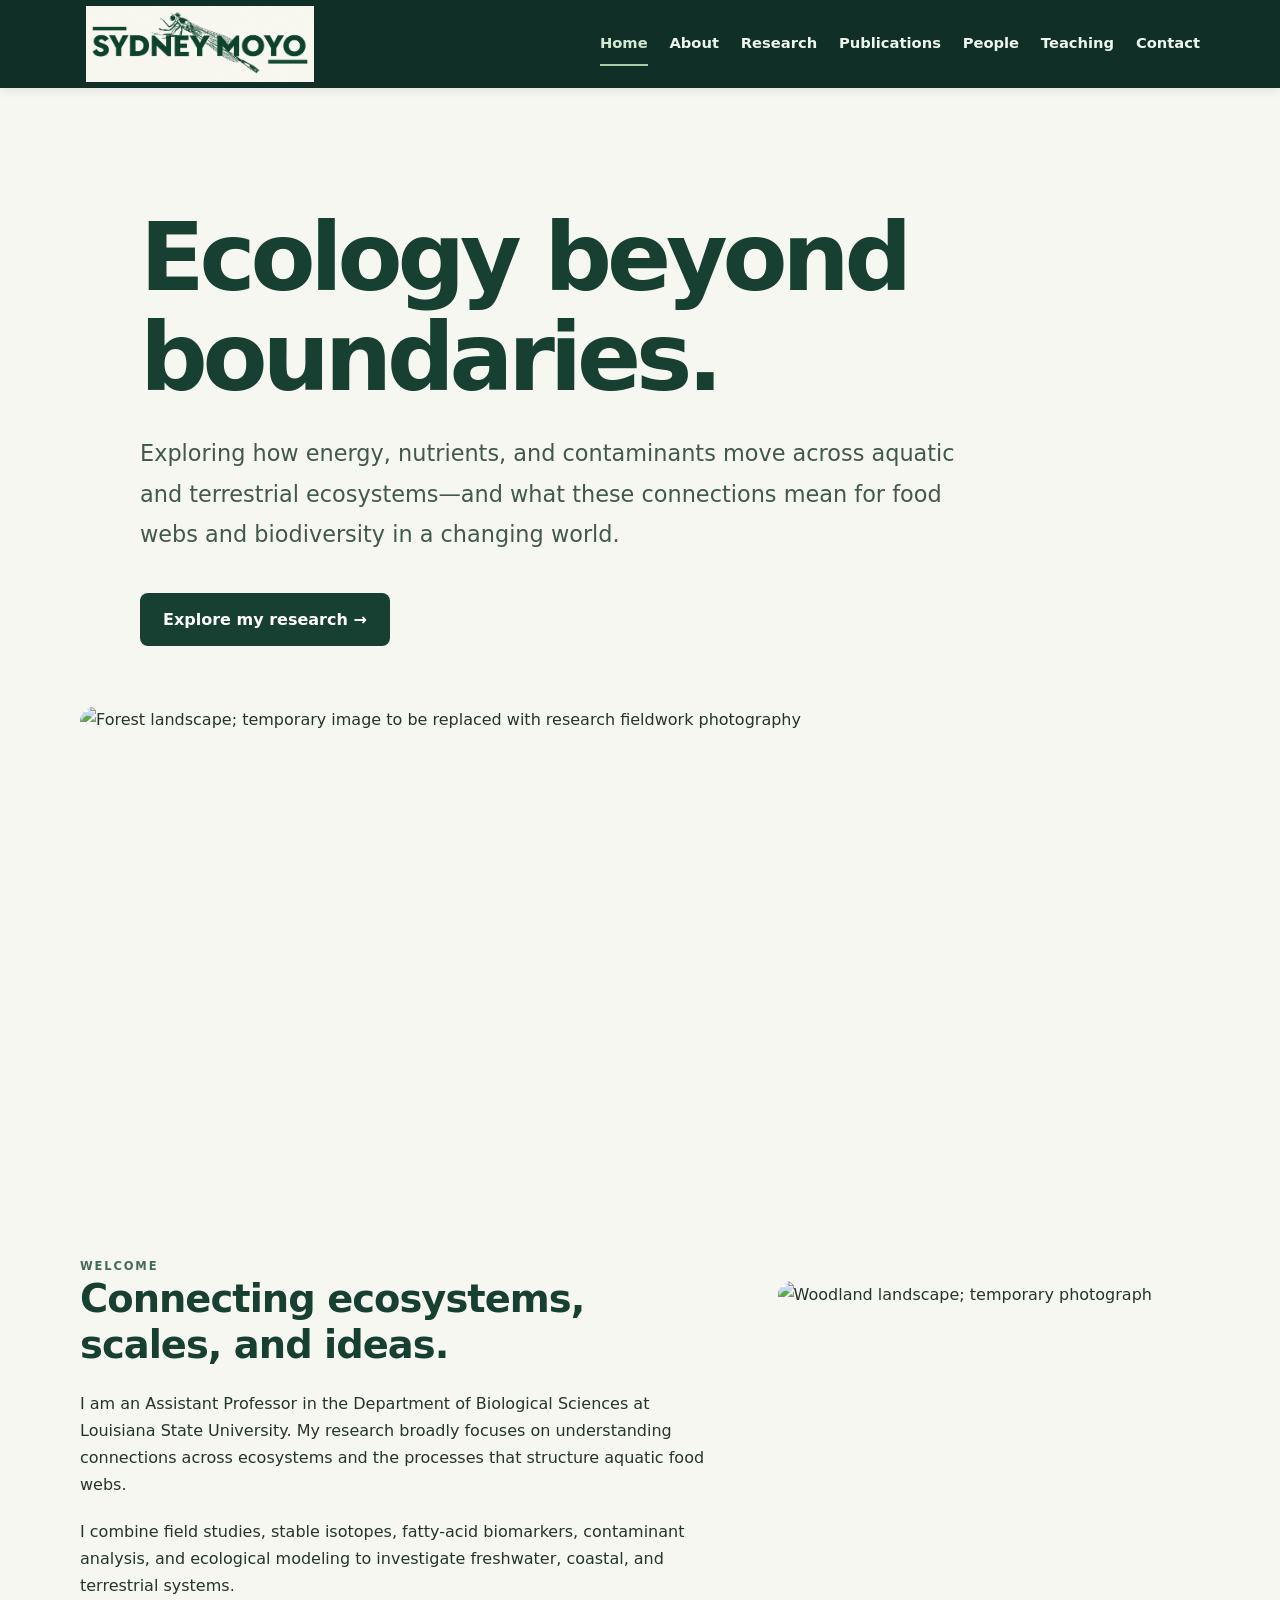
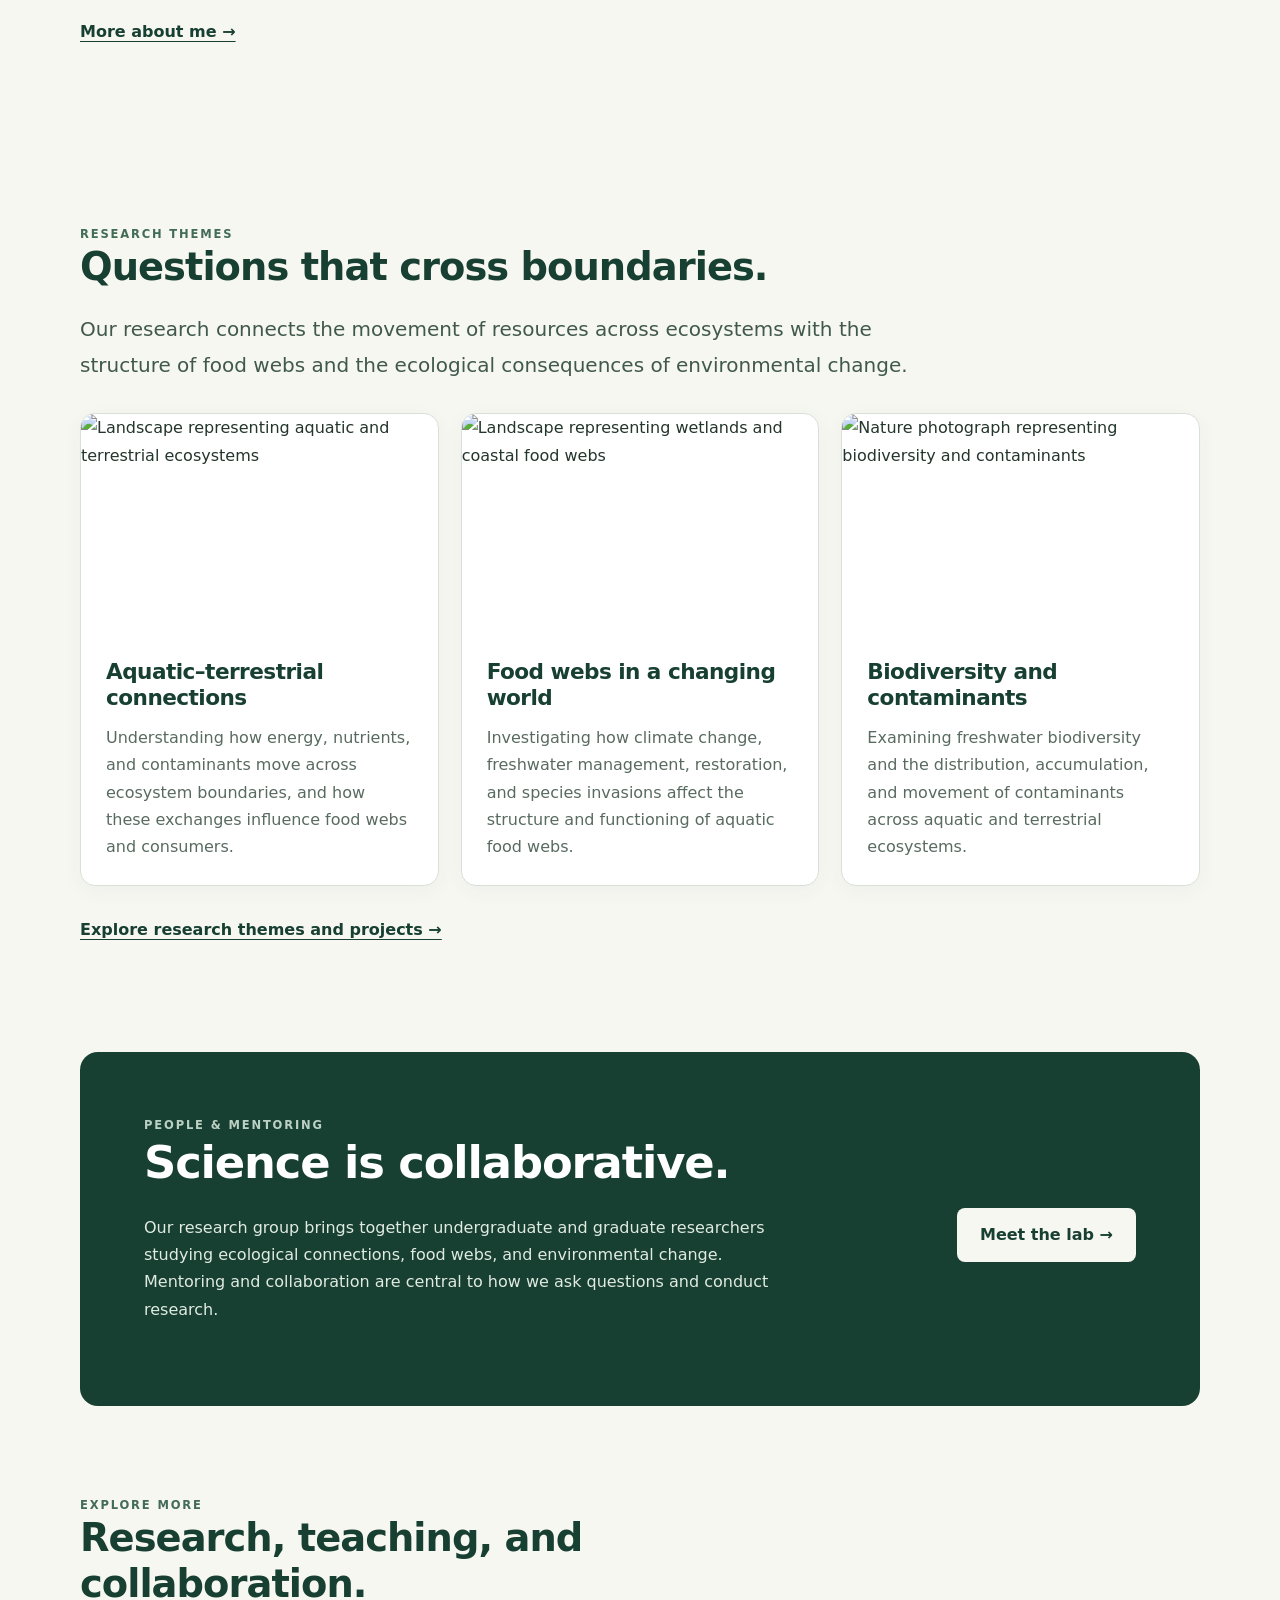
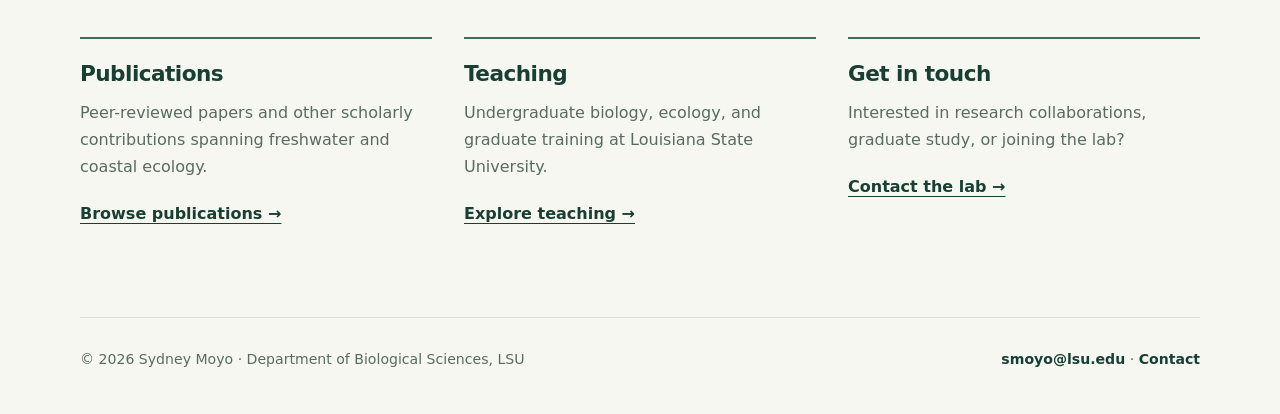
==== index.html @ 0278910a "Update index.html" ====
<!doctype html>
<html lang="en">
<head>
  <meta charset="utf-8">
  <meta name="viewport" content="width=device-width, initial-scale=1">
  <meta name="description" content="Sydney Moyo's research group at Louisiana State University studies aquatic–terrestrial connections, food webs, biodiversity, and contaminants.">
  <title>Home | Sydney Moyo</title>
  <link rel="stylesheet" href="styles.css">
  <style>
    .home-hero{padding:clamp(55px,8vw,105px) 0 60px;max-width:1000px}
    .home-hero h1{font-size:clamp(3.3rem,7.4vw,6.2rem);letter-spacing:-.055em;line-height:1.05;margin:18px 0 26px}
    .home-hero .lead{max-width:830px;font-size:clamp(1.1rem,1.9vw,1.4rem)}
    .home-button{display:inline-block;background:#173f32;color:#fff!important;text-decoration:none;font-weight:700;padding:13px 23px;border-radius:8px;margin-top:12px}
    .home-button:hover{background:#102f27}
    .home-button.light{background:#f7f7f2;color:#173f32!important}
    .home-banner{width:100%;height:clamp(280px,36vw,480px);object-fit:cover;object-position:center;border-radius:16px}
    .home-section{padding-block:clamp(55px,7vw,90px)}
    .home-section h2{max-width:800px}
    .home-intro{display:grid;grid-template-columns:minmax(0,1.2fr) minmax(0,.8fr);gap:clamp(28px,5vw,70px);align-items:center}
    .home-intro p{max-width:700px}
    .home-intro img{width:100%;height:340px;object-fit:cover;border-radius:14px}
    .home-theme-grid{display:grid;grid-template-columns:repeat(3,minmax(0,1fr));gap:22px;margin-top:30px}
    .home-theme{background:#fff;border:1px solid #d8e1d8;border-radius:15px;overflow:hidden;box-shadow:0 5px 20px #173f320b}
    .home-theme-link{display:block;color:inherit;text-decoration:none;transition:transform .18s ease,box-shadow .18s ease}
    .home-theme-link:hover,.home-theme-link:focus-visible{color:inherit;transform:translateY(-4px);box-shadow:0 12px 26px #173f3226}
    .home-theme-link:focus-visible{outline:3px solid #426c55;outline-offset:3px}
    .home-theme img{width:100%;height:220px;object-fit:cover}
    .home-theme-body{padding:25px}
    .home-theme h3{font-size:1.35rem;margin:0 0 13px}
    .home-theme p{color:#596b60;margin:0}
    .home-text-link{font-weight:700;color:#173f32;text-decoration-thickness:1px;text-underline-offset:4px}
    .home-section-footer{margin-top:30px}
    .home-lab{background:#173f32;color:#f0f5ef;border-radius:18px;padding:clamp(32px,5vw,65px);display:grid;grid-template-columns:1.4fr .6fr;gap:30px;align-items:center}
    .home-lab h2{color:#fff;font-size:clamp(2rem,3.5vw,3rem)}
    .home-lab p{color:#e0ebe2;max-width:660px}
    .home-lab .eyebrow{color:#bcd1c4}
    .home-lab-action{justify-self:end}
    .home-links{display:grid;grid-template-columns:repeat(3,minmax(0,1fr));gap:32px;margin-top:30px}
    .home-links article{border-top:2px solid #426c55;padding-top:22px}
    .home-links h3{font-size:1.35rem}
    .home-links p{color:#596b60}
    @media(max-width:850px){.home-theme-grid{grid-template-columns:repeat(2,minmax(0,1fr))}.home-intro{grid-template-columns:1fr}.home-intro img{height:320px}.home-lab{grid-template-columns:1fr}.home-lab-action{justify-self:start}}
    @media(max-width:600px){.home-hero{padding-top:50px}.home-theme-grid,.home-links{grid-template-columns:1fr}.home-theme img{height:220px}.home-intro img{height:250px}.home-section{padding-block:48px}}
  </style>
</head>
<body>
  <header class="site-header">
    <nav class="nav-shell" aria-label="Main navigation">
      <a class="brand" href="index.html"><img src="dragonfly-logo.svg" alt="Sydney Moyo dragonfly logo"></a>
      <button class="menu-toggle" aria-expanded="false" aria-controls="main-links">Menu ☰</button>
      <div class="nav-links" id="main-links">
        <a href="index.html" aria-current="page">Home</a>
        <a href="about.html">About</a>
        <a href="research.html">Research</a>
        <a href="publications.html">Publications</a>
        <a href="people.html">People</a>
        <a href="teaching.html">Teaching</a>
        <a href="contact.html">Contact</a>
      </div>
    </nav>
  </header>
  <main>
    <section class="wrap home-hero">
      <h1>Ecology beyond boundaries.</h1>
      <p class="lead">Exploring how energy, nutrients, and contaminants move across aquatic and terrestrial ecosystems—and what these connections mean for food webs and biodiversity in a changing world.</p>
      <a class="home-button" href="research.html">Explore my research →</a>
    </section>
    <div class="wrap">
      <img class="home-banner" src="https://images.unsplash.com/photo-1473448912268-2022ce9509d8?auto=format&amp;fit=crop&amp;w=1800&amp;q=85" alt="Forest landscape; temporary image to be replaced with research fieldwork photography">
    </div>
    <section class="home-section wrap">
      <div class="home-intro">
        <div>
          <div class="eyebrow">Welcome</div>
          <h2>Connecting ecosystems, scales, and ideas.</h2>
          <p>I am an Assistant Professor in the Department of Biological Sciences at Louisiana State University. My research broadly focuses on understanding connections across ecosystems and the processes that structure aquatic food webs.</p>
          <p>I combine field studies, stable isotopes, fatty-acid biomarkers, contaminant analysis, and ecological modeling to investigate freshwater, coastal, and terrestrial systems.</p>
          <a class="home-text-link" href="sydney-moyo.html">More about me →</a>
        </div>
        <img src="https://images.unsplash.com/photo-1441974231531-c6227db76b6e?auto=format&amp;fit=crop&amp;w=1100&amp;q=85" alt="Woodland landscape; temporary photograph" loading="lazy">
      </div>
    </section>
    <section class="home-section wrap" aria-labelledby="home-research-title">
      <div class="eyebrow">Research themes</div>
      <h2 id="home-research-title">Questions that cross boundaries.</h2>
      <p class="lead">Our research connects the movement of resources across ecosystems with the structure of food webs and the ecological consequences of environmental change.</p>
      <div class="home-theme-grid">
        <a class="home-theme home-theme-link" href="research.html#aquatic-terrestrial-connections">
          <img src="https://images.unsplash.com/photo-1437482078695-73f5ca6c96e2?auto=format&amp;fit=crop&amp;w=1100&amp;q=85" alt="Landscape representing aquatic and terrestrial ecosystems" loading="lazy">
          <div class="home-theme-body"><h3>Aquatic–terrestrial connections</h3><p>Understanding how energy, nutrients, and contaminants move across ecosystem boundaries, and how these exchanges influence food webs and consumers.</p></div>
        </a>
        <a class="home-theme home-theme-link" href="research.html#food-webs-changing-world">
          <img src="https://images.unsplash.com/photo-1500530855697-b586d89ba3ee?auto=format&amp;fit=crop&amp;w=1100&amp;q=85" alt="Landscape representing wetlands and coastal food webs" loading="lazy">
          <div class="home-theme-body"><h3>Food webs in a changing world</h3><p>Investigating how climate change, freshwater management, restoration, and species invasions affect the structure and functioning of aquatic food webs.</p></div>
        </a>
        <a class="home-theme home-theme-link" href="research.html#biodiversity-contaminants">
          <img src="https://images.unsplash.com/photo-1472396961693-142e6e269027?auto=format&amp;fit=crop&amp;w=1100&amp;q=85" alt="Nature photograph representing biodiversity and contaminants" loading="lazy">
          <div class="home-theme-body"><h3>Biodiversity and contaminants</h3><p>Examining freshwater biodiversity and the distribution, accumulation, and movement of contaminants across aquatic and terrestrial ecosystems.</p></div>
        </a>
      </div>
      <p class="home-section-footer"><a class="home-text-link" href="research.html">Explore research themes and projects →</a></p>
    </section>
    <section class="wrap" aria-labelledby="home-lab-title">
      <div class="home-lab">
        <div><div class="eyebrow">People &amp; mentoring</div><h2 id="home-lab-title">Science is collaborative.</h2><p>Our research group brings together undergraduate and graduate researchers studying ecological connections, food webs, and environmental change. Mentoring and collaboration are central to how we ask questions and conduct research.</p></div>
        <div class="home-lab-action"><a class="home-button light" href="people.html">Meet the lab →</a></div>
      </div>
    </section>
    <section class="home-section wrap" aria-labelledby="home-explore-title">
      <div class="eyebrow">Explore more</div><h2 id="home-explore-title">Research, teaching, and collaboration.</h2>
      <div class="home-links">
        <article><h3>Publications</h3><p>Peer-reviewed papers and other scholarly contributions spanning freshwater and coastal ecology.</p><a class="home-text-link" href="publications.html">Browse publications →</a></article>
        <article><h3>Teaching</h3><p>Undergraduate biology, ecology, and graduate training at Louisiana State University.</p><a class="home-text-link" href="teaching.html">Explore teaching →</a></article>
        <article><h3>Get in touch</h3><p>Interested in research collaborations, graduate study, or joining the lab?</p><a class="home-text-link" href="contact.html">Contact the lab →</a></article>
      </div>
    </section>
  </main>
  <footer class="footer wrap"><div class="footer-inner"><div>© 2026 Sydney Moyo · Department of Biological Sciences, LSU</div><div><a href="mailto:smoyo@lsu.edu">smoyo@lsu.edu</a> · <a href="contact.html">Contact</a></div></div></footer>
  <script src="script.js"></script>
  <script src="content-loader.js" defer></script>
</body>
</html>
---- styles.css ----
/* Sydney Moyo faculty website — shared stylesheet */
:root{--forest:#173f32;--deep:#102f27;--green:#426c55;--sage:#dce7dc;--paper:#f7f7f2;--cream:#f1f3ed;--ink:#24352c;--muted:#596b60;--line:#d8e1d8;--white:#fff;--width:1120px}
*{box-sizing:border-box}
html{scroll-behavior:smooth}
body{margin:0;background:var(--paper);color:var(--ink);font-family:Inter,ui-sans-serif,system-ui,-apple-system,BlinkMacSystemFont,"Segoe UI",sans-serif;font-size:16px;line-height:1.7}
img{max-width:100%;display:block}a{color:var(--green)}a:hover{color:var(--deep)}button{font:inherit}
.wrap,.nav-shell{width:min(var(--width),calc(100% - 48px));margin-inline:auto}
.site-header{background:var(--deep);position:relative;z-index:5;box-shadow:0 2px 10px #102f271a}
.nav-shell{min-height:88px;display:flex;align-items:center;justify-content:space-between;gap:24px}
.brand{display:inline-flex;align-items:center;flex:none}.brand img{
  width:240px;
  height:auto;
  max-height:76px;
  object-fit:contain;
}
.nav-links{display:flex;flex-wrap:wrap;align-items:center;gap:clamp(10px,1.7vw,25px)}
.nav-links a{color:#eef5ed;text-decoration:none;font-size:.92rem;font-weight:600;padding:8px 0;border-bottom:2px solid transparent;transition:border-color .15s,color .15s}
.nav-links a:hover,.nav-links a[aria-current]{color:#d4e9d3;border-bottom-color:#a8c9aa}
.menu-toggle{display:none;color:white;background:transparent;border:1px solid #789688;border-radius:7px;padding:8px 13px;cursor:pointer}
main{min-height:55vh}.eyebrow{text-transform:uppercase;letter-spacing:.16em;font-size:.72rem;font-weight:800;color:var(--green)}
h1,h2,h3{line-height:1.2;letter-spacing:-.025em;color:var(--forest)}h1{font-size:clamp(2.5rem,5.5vw,4.7rem);margin:.4em 0 .35em}h2{font-size:clamp(1.75rem,3vw,2.55rem);margin:0 0 .55em}h3{font-size:1.23rem;margin:0 0 .55em}
p{margin:0 0 1.2em}.lead{font-size:clamp(1.06rem,1.65vw,1.25rem);line-height:1.8;color:#40594b;max-width:850px}
.page-hero{padding-block:80px 28px}.page-hero h1{max-width:920px}.page-body{padding-block:18px 85px}
.panel{background:#edf2e9;border:1px solid var(--line);border-radius:14px;padding:28px;margin-top:35px}.panel h3{color:var(--forest)}
/* Homepage */
.hero{padding-block:70px 65px}.hero .lead{max-width:740px}.hero-image{width:100%;max-height:500px;object-fit:cover;border-radius:16px}
.two{display:grid;grid-template-columns:minmax(0,1.15fr) minmax(0,1fr);align-items:center;gap:55px;padding-block:55px 80px}.two p{color:#465b4d}.feature-img{width:100%;max-height:430px;object-fit:cover;border-radius:14px}
.cards,.card-grid{display:grid;grid-template-columns:repeat(3,minmax(0,1fr));gap:22px}.card{background:white;border:1px solid var(--line);border-radius:12px;overflow:hidden;padding:22px;box-shadow:0 5px 16px #173f320a}.card img{width:100%;height:190px;object-fit:cover;margin:-22px -22px 20px;max-width:calc(100% + 44px)}.card p{color:var(--muted)}
/* Generic CMS entries */
.editable-items{display:grid;gap:22px;margin-top:40px}.editable-card{display:flex;gap:24px;background:#fff;border:1px solid var(--line);border-radius:13px;padding:25px;box-shadow:0 4px 18px #173f3208}.editable-photo{width:200px;max-height:180px;object-fit:cover;border-radius:8px;flex:none}.editable-copy{min-width:0}.editable-copy h3{margin:0 0 9px}.editable-copy p{margin:7px 0;color:var(--muted)}.editable-role{font-weight:700!important;color:var(--green)!important}.text-link{font-weight:700;text-decoration-thickness:1px}
/* Nested research themes: support several semantic class conventions */
.research-themes,.theme-list,.research-groups{display:grid;gap:38px;margin-top:45px}
.research-theme,.theme-section,.research-group{background:var(--cream);border:1px solid var(--line);border-radius:18px;padding:clamp(22px,3vw,40px);margin-block:25px}
.research-theme h2,.theme-section h2,.research-group h2{font-size:clamp(1.6rem,2.7vw,2.3rem);color:var(--forest)}
.research-theme>p,.theme-section>p,.research-group>p{color:var(--muted);max-width:850px}
.research-theme .editable-items,.theme-section .editable-items,.research-group .editable-items{margin-top:25px;gap:15px}
.research-theme article,.theme-section article,.research-group article{border-radius:12px}
/* Common class names for the nested project renderer */
.project-list,.theme-projects,.research-projects{display:grid;gap:16px;margin-top:22px}
.project-card,.project-item{background:white;border:1px solid var(--line);border-radius:12px;padding:22px}
.project-card h3,.project-item h3{font-size:1.12rem}.project-card p,.project-item p{color:var(--muted);margin-bottom:0}
/* Footer */
.footer{border-top:1px solid var(--line);padding-block:30px 42px;color:var(--muted);font-size:.88rem}.footer-inner{display:flex;justify-content:space-between;gap:20px;flex-wrap:wrap}.footer a{color:var(--forest);font-weight:600;text-decoration:none}
@media(max-width:900px){.nav-shell{min-height:78px}.nav-links{gap:13px}.nav-links a{font-size:.83rem}.two{gap:28px}}
@media(max-width:760px){.wrap,.nav-shell{width:min(var(--width),calc(100% - 32px))}.nav-shell{flex-wrap:wrap;padding-block:10px}.brand img{width:180px;height:auto;max-height:60px}.menu-toggle{display:inline-flex}.nav-links{display:none;width:100%;flex-direction:column;align-items:stretch;gap:0;padding:8px 0 14px}.nav-links.open,.nav-links.is-open,.nav-links.active,.nav-links[aria-hidden="false"]{display:flex}.nav-links a{padding:10px 6px}.page-hero{padding-block:52px 18px}.page-body{padding-bottom:60px}.hero{padding-block:45px}.two{grid-template-columns:1fr;padding-block:35px 60px}.cards,.card-grid{grid-template-columns:1fr}.editable-card{flex-direction:column}.editable-photo{width:100%;max-height:260px}.research-theme,.theme-section,.research-group{padding:20px}.footer-inner{flex-direction:column}}
@media(prefers-reduced-motion:reduce){html{scroll-behavior:auto}*{transition:none!important}}

/* Larger circular photographs on the People page */
body:has(#people-list) .editable-photo {
  width: 240px;
  height: 240px;
  max-height: none;
  object-fit: cover;
  border-radius: 50%;
  border: 3px solid #222;
  flex-shrink: 0;
}

/* Adjust photographs for smaller screens */
@media (max-width: 760px) {
  body:has(#people-list) .editable-photo {
    width: 200px;
    height: 200px;
  }
}
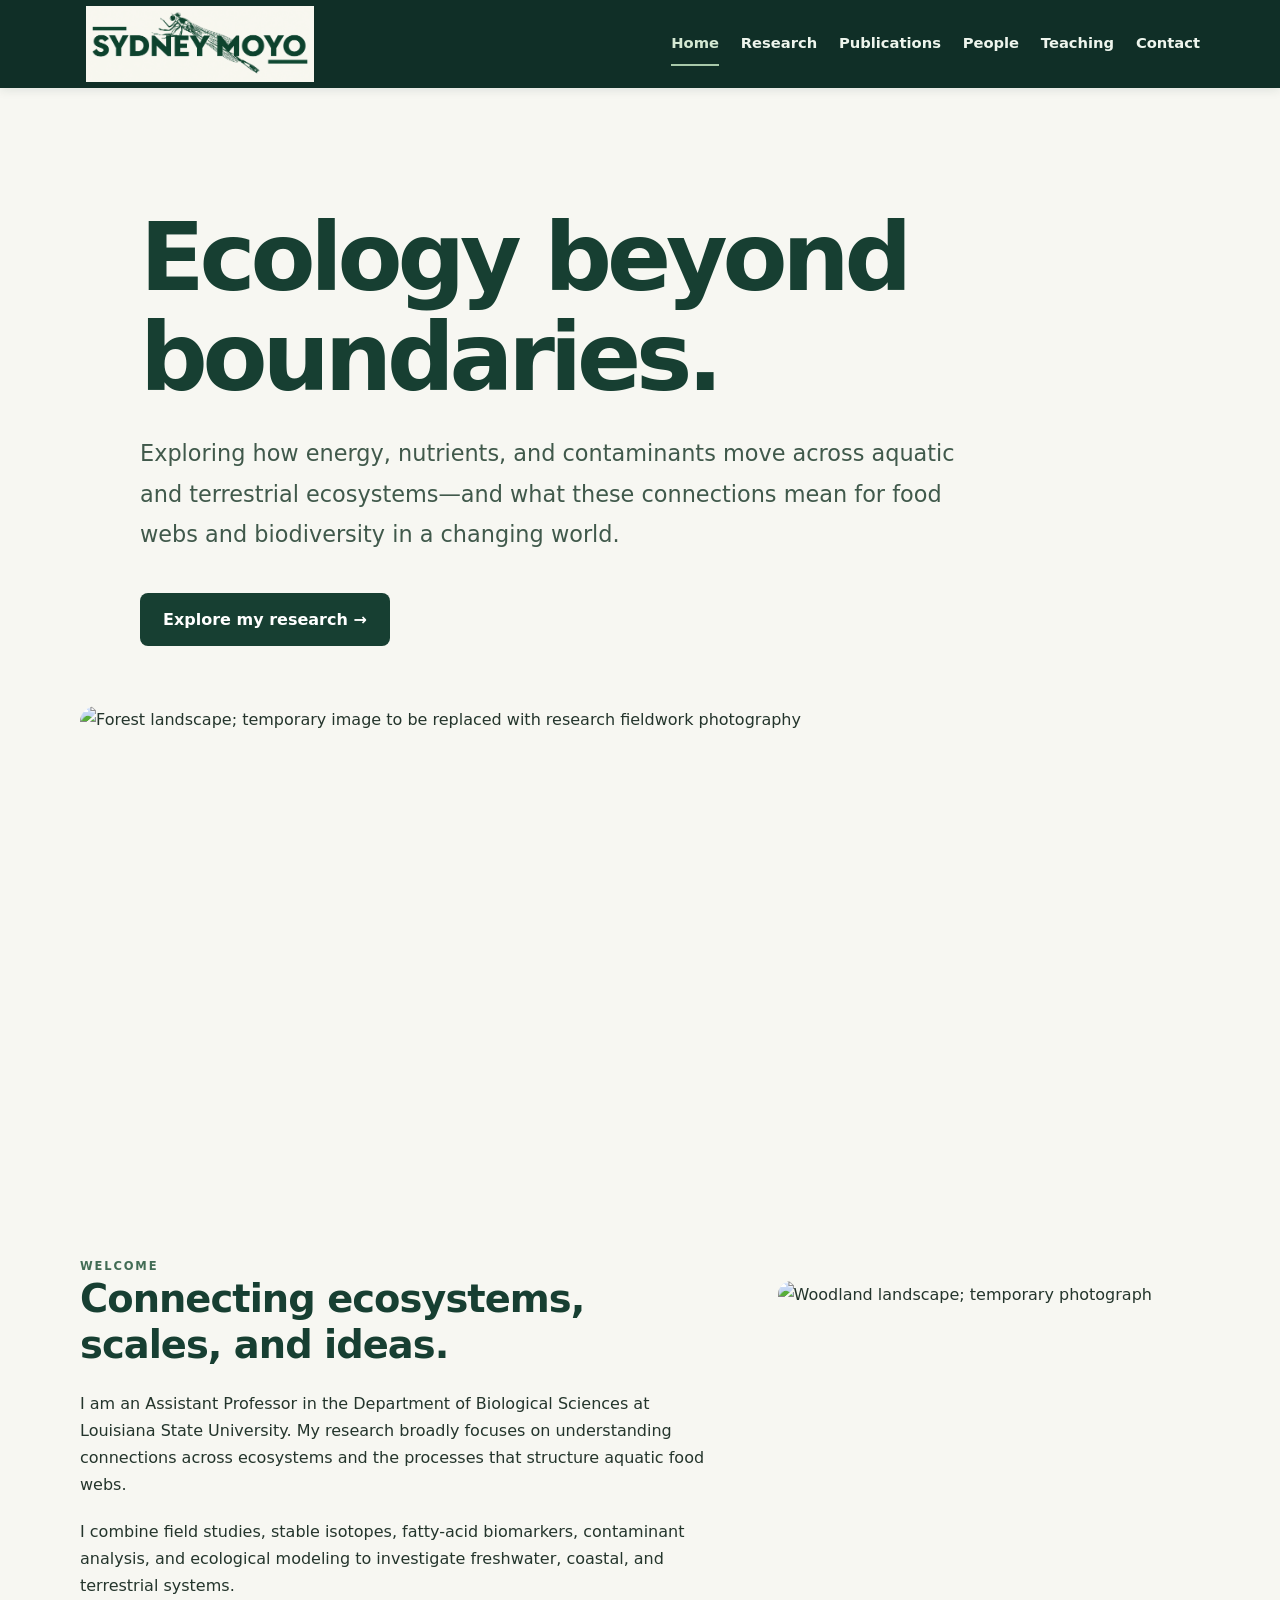
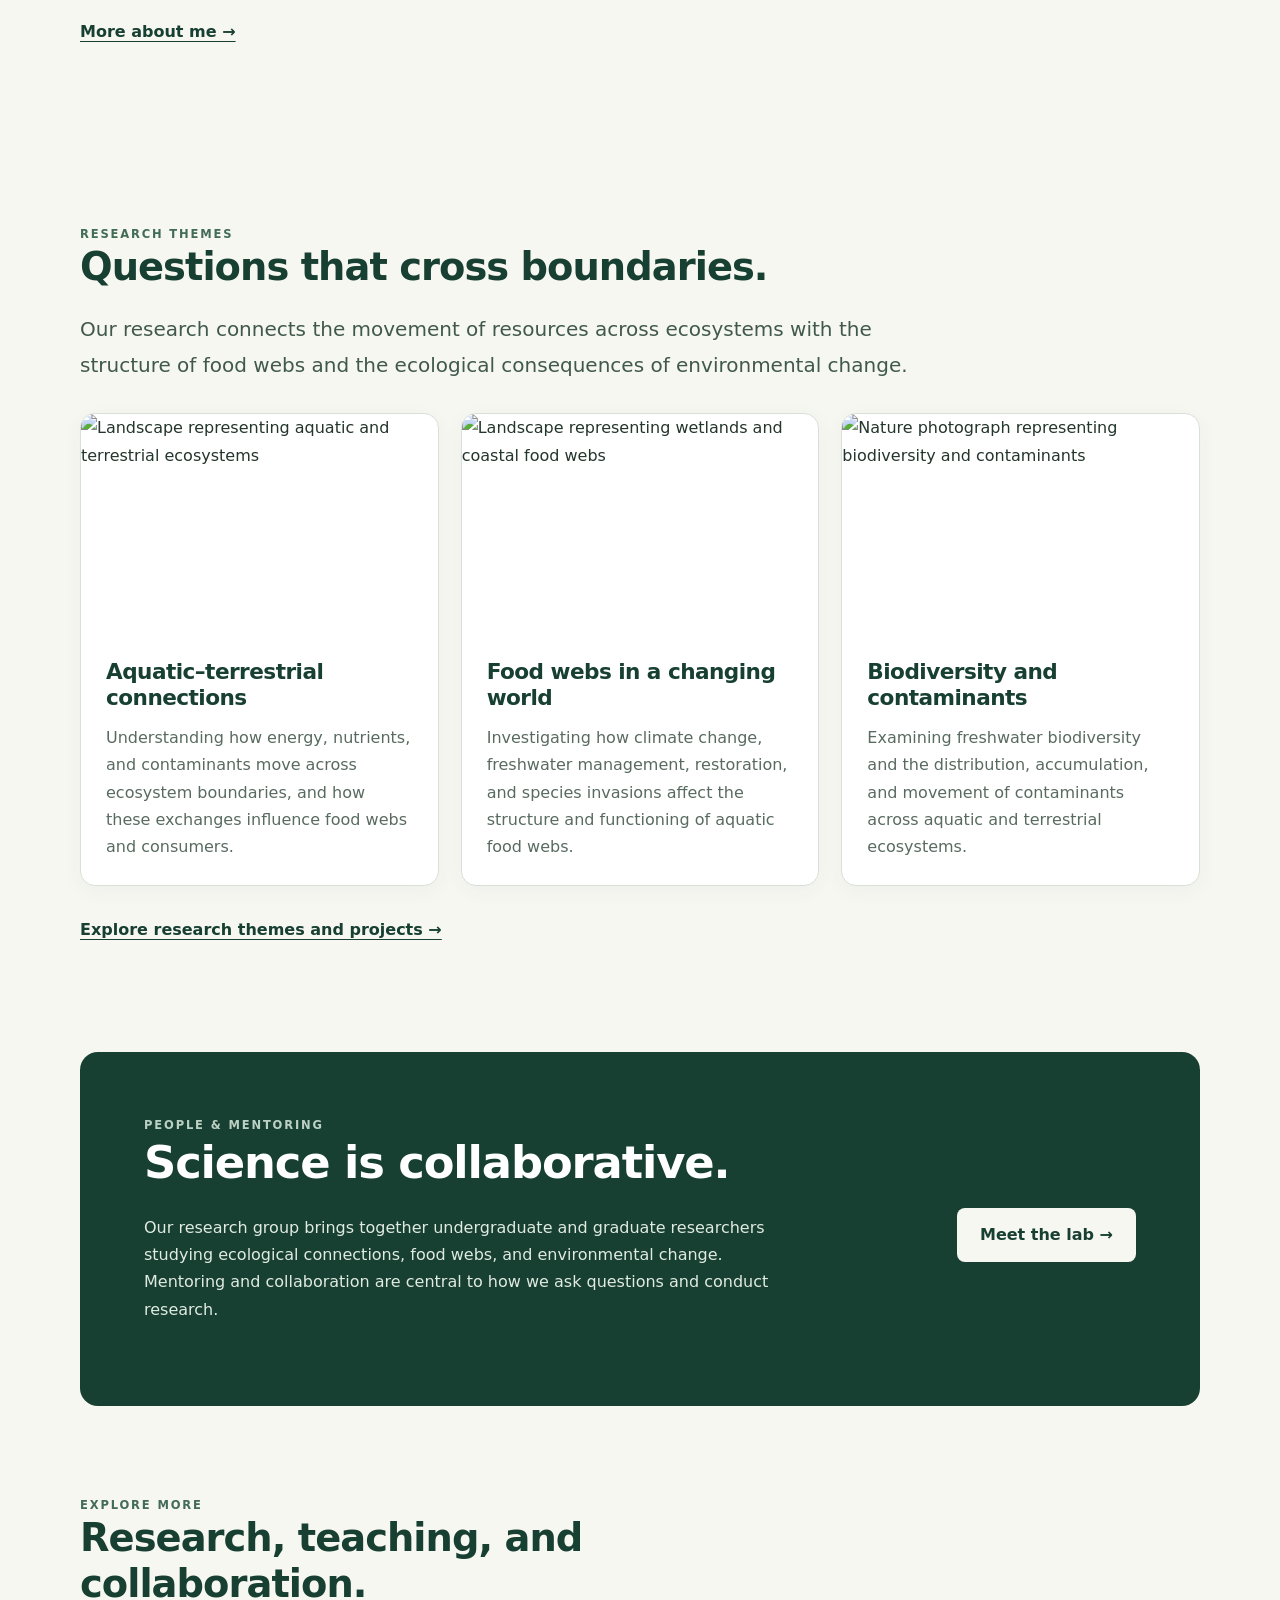
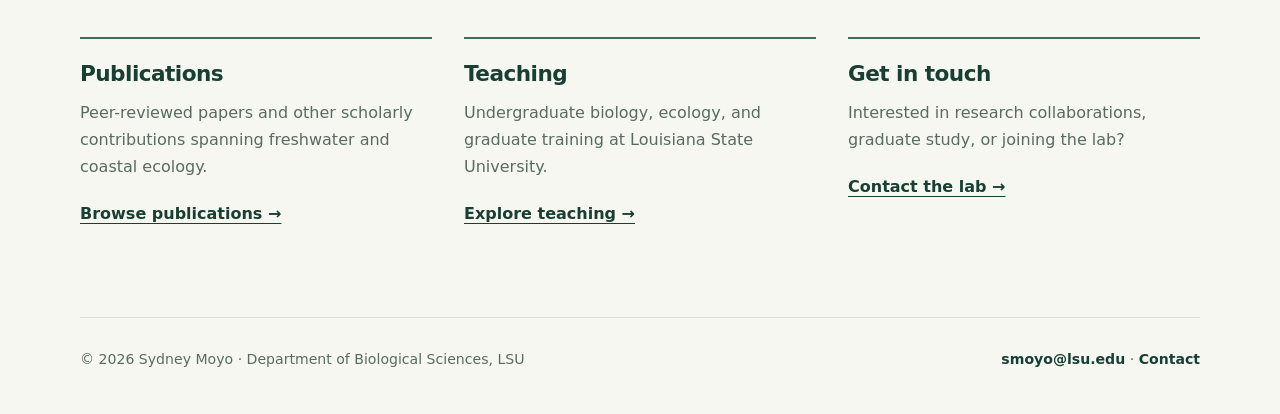
==== commit 9e20b16e: "Update index.html" ====
--- a/index.html
+++ b/index.html
@@ -50,7 +50,6 @@
       <button class="menu-toggle" aria-expanded="false" aria-controls="main-links">Menu ☰</button>
       <div class="nav-links" id="main-links">
         <a href="index.html" aria-current="page">Home</a>
-        <a href="about.html">About</a>
         <a href="research.html">Research</a>
         <a href="publications.html">Publications</a>
         <a href="people.html">People</a>
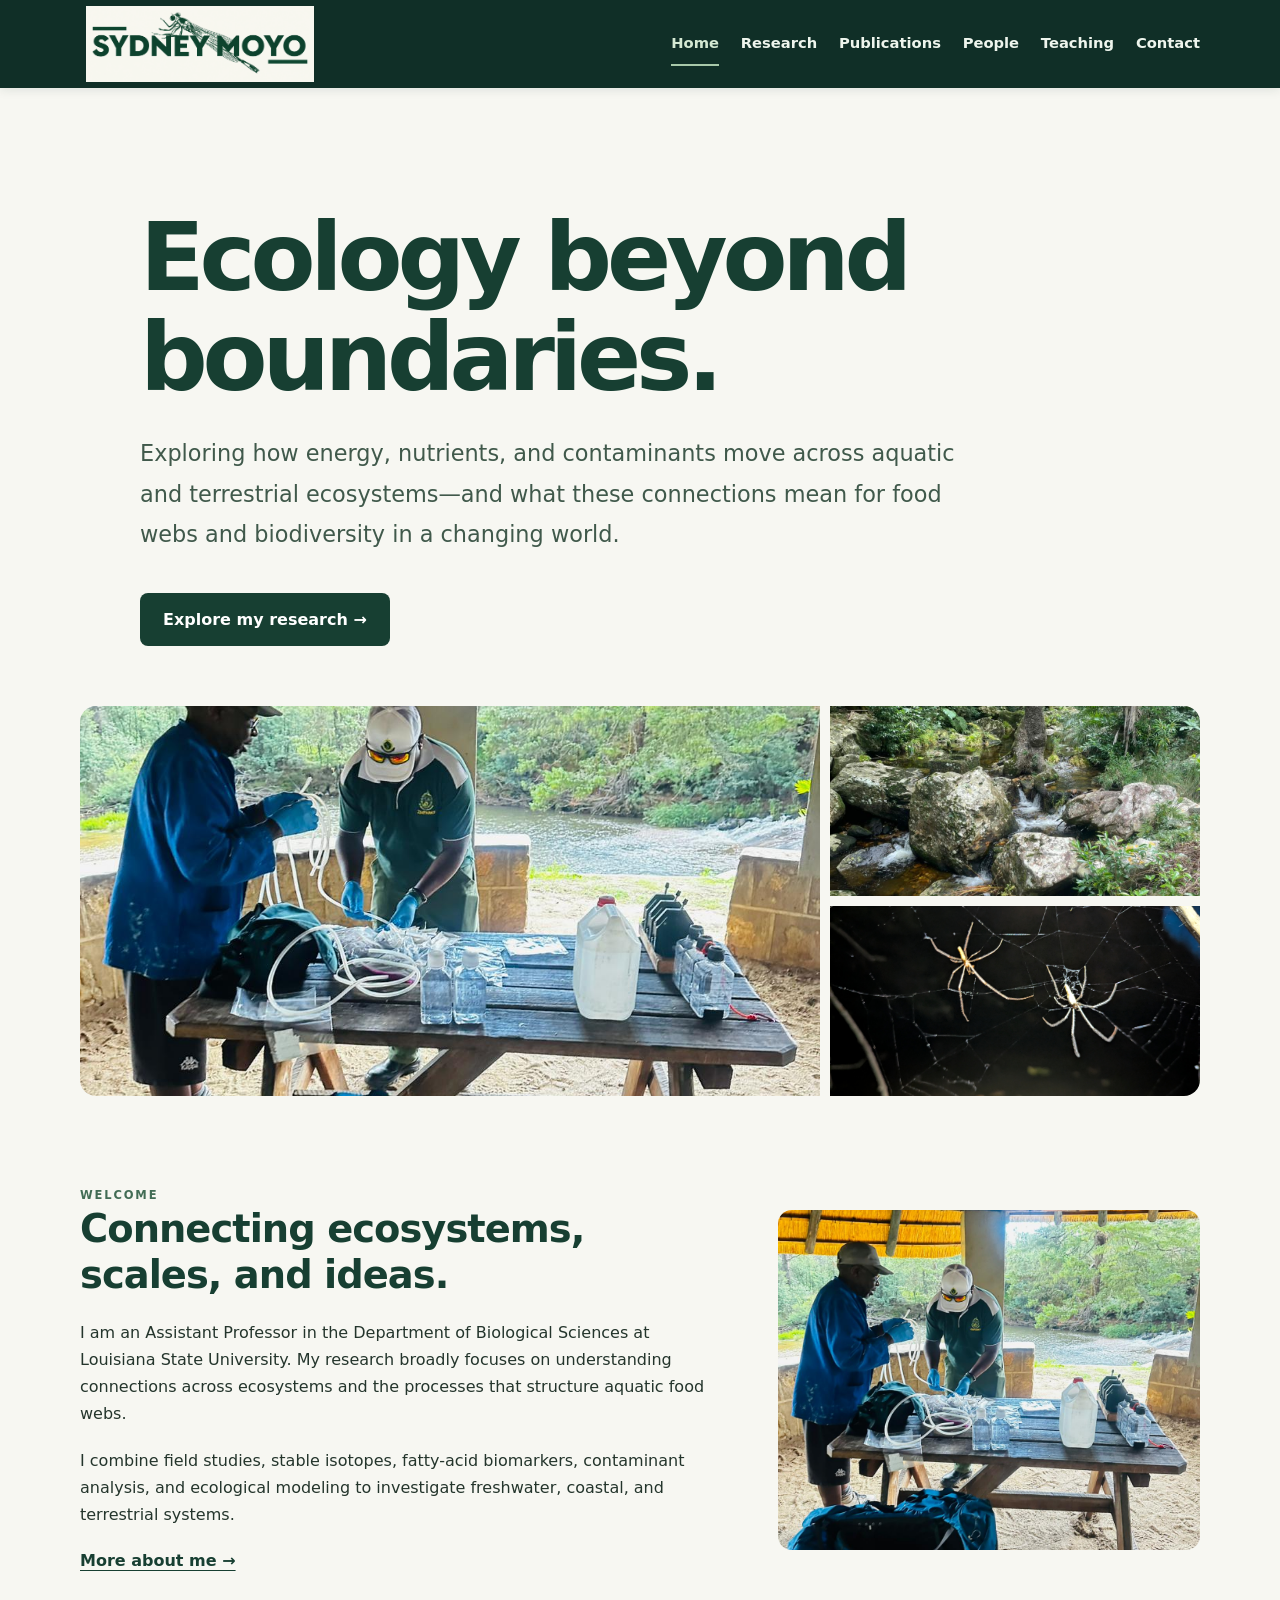
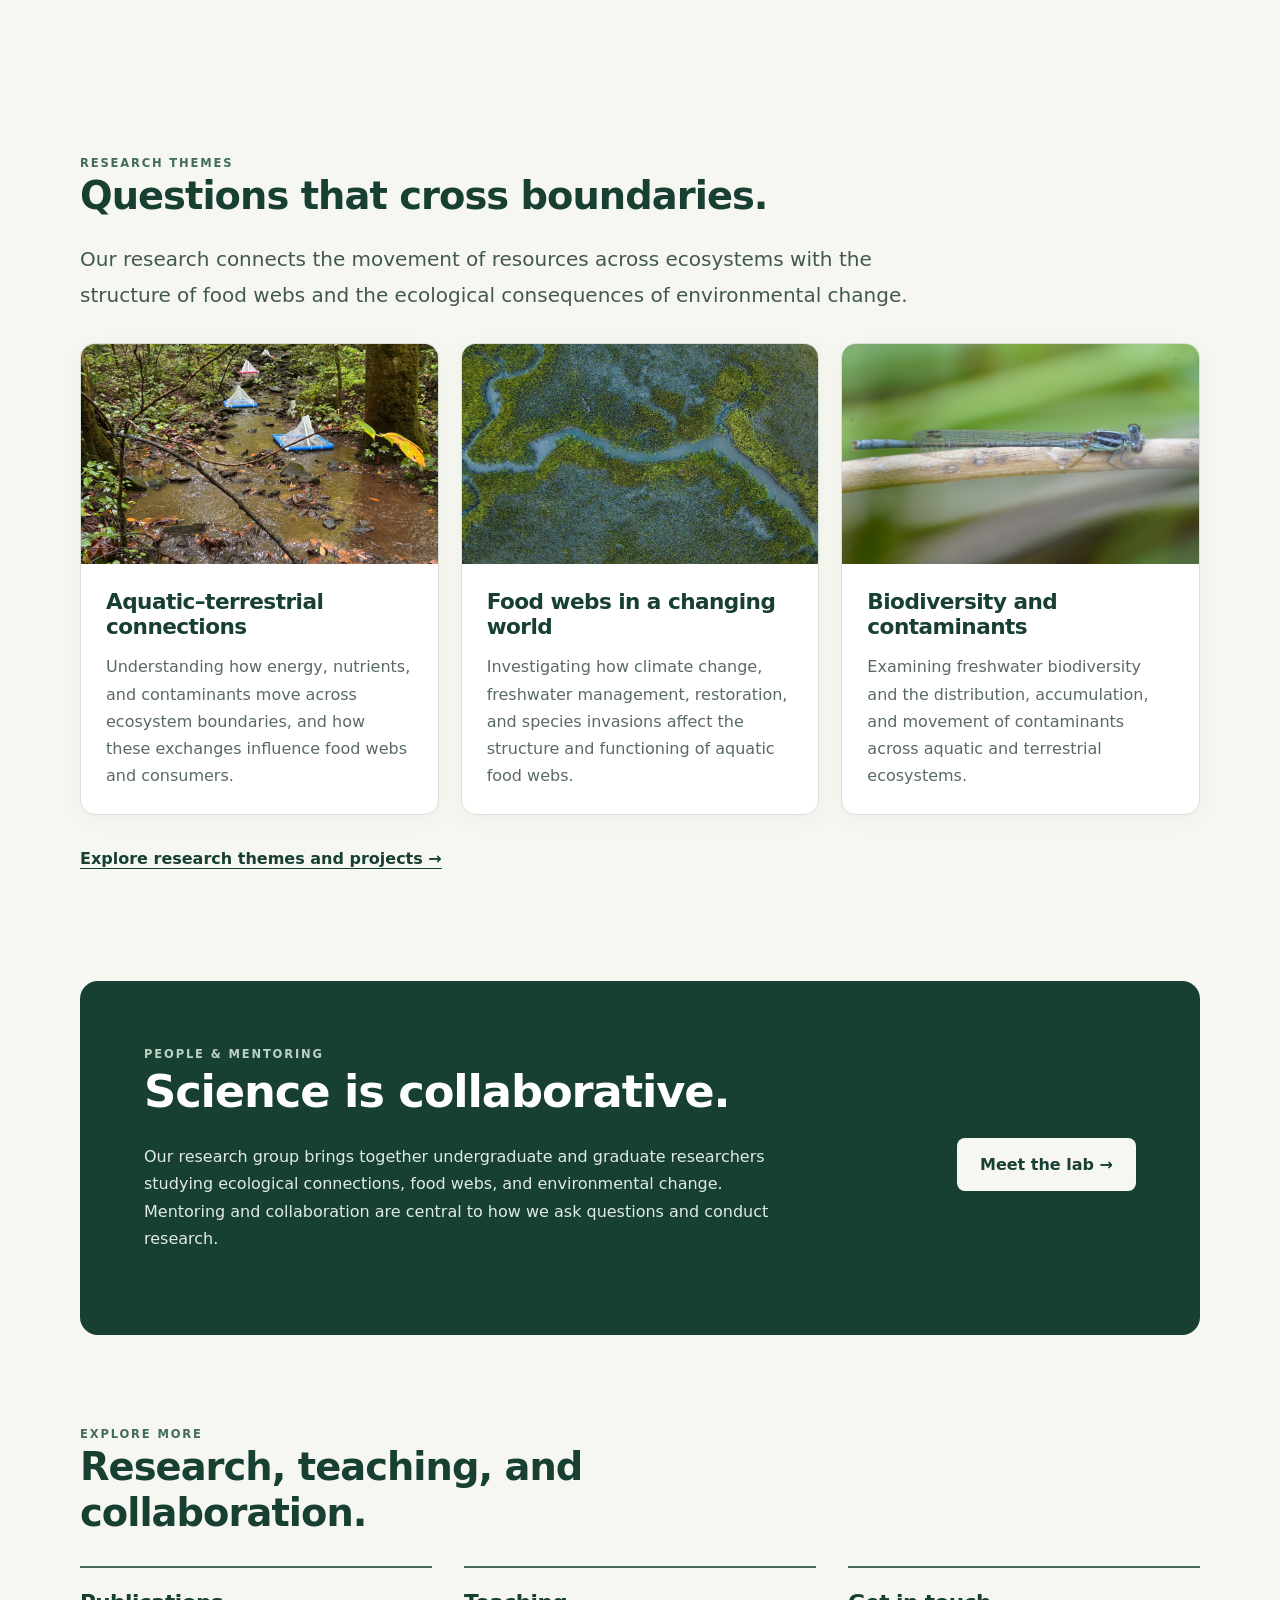
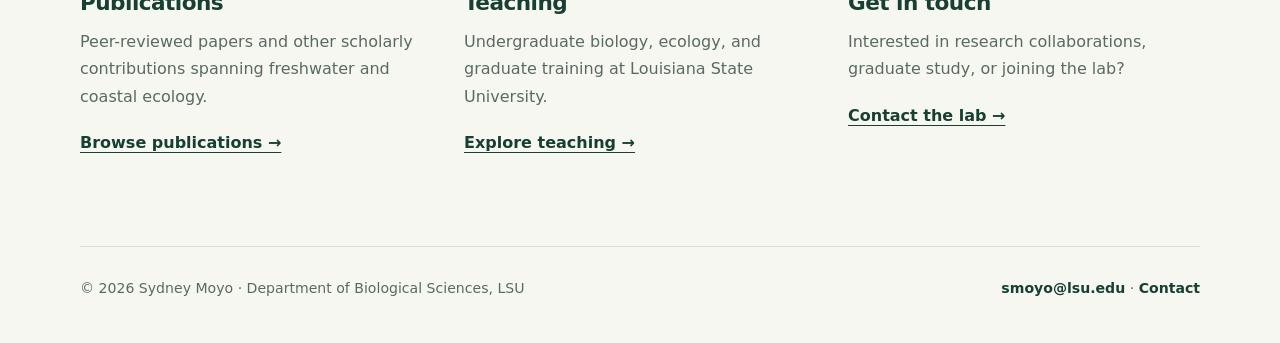
==== commit 9d9b5d81: "Update index.html" ====
--- a/index.html
+++ b/index.html
@@ -13,7 +13,29 @@
     .home-button{display:inline-block;background:#173f32;color:#fff!important;text-decoration:none;font-weight:700;padding:13px 23px;border-radius:8px;margin-top:12px}
     .home-button:hover{background:#102f27}
     .home-button.light{background:#f7f7f2;color:#173f32!important}
-    .home-banner{width:100%;height:clamp(280px,36vw,480px);object-fit:cover;object-position:center;border-radius:16px}
+   .home-collage{
+  display:grid;
+  grid-template-columns:2fr 1fr;
+  grid-template-rows:repeat(2, 190px);
+  gap:10px;
+  overflow:hidden;
+  border-radius:16px;
+}
+.home-collage img{
+  width:100%;
+  height:100%;
+  object-fit:cover;
+  display:block;
+}
+.home-collage img:first-child{
+  grid-row:span 2;
+}
+@media(max-width:600px){
+  .home-collage{
+    grid-template-rows:repeat(2, 130px);
+    gap:6px;
+  }
+}
     .home-section{padding-block:clamp(55px,7vw,90px)}
     .home-section h2{max-width:800px}
     .home-intro{display:grid;grid-template-columns:minmax(0,1.2fr) minmax(0,.8fr);gap:clamp(28px,5vw,70px);align-items:center}
@@ -65,8 +87,12 @@
       <a class="home-button" href="research.html">Explore my research →</a>
     </section>
     <div class="wrap">
-      <img class="home-banner" src="https://images.unsplash.com/photo-1473448912268-2022ce9509d8?auto=format&amp;fit=crop&amp;w=1800&amp;q=85" alt="Forest landscape; temporary image to be replaced with research fieldwork photography">
-    </div>
+  <div class="home-collage">
+    <img src="images/homepage-fieldwork.jpg" alt="Researchers conducting ecological fieldwork">
+    <img src="images/homepage-stream.jpg" alt="Freshwater stream ecosystem">
+    <img src="images/homepage-damselfly.jpg" alt="Damselfly photographed during biodiversity research">
+  </div>
+</div>
     <section class="home-section wrap">
       <div class="home-intro">
         <div>
@@ -76,7 +102,7 @@
           <p>I combine field studies, stable isotopes, fatty-acid biomarkers, contaminant analysis, and ecological modeling to investigate freshwater, coastal, and terrestrial systems.</p>
           <a class="home-text-link" href="sydney-moyo.html">More about me →</a>
         </div>
-        <img src="https://images.unsplash.com/photo-1441974231531-c6227db76b6e?auto=format&amp;fit=crop&amp;w=1100&amp;q=85" alt="Woodland landscape; temporary photograph" loading="lazy">
+        <img src="images/homepage-fieldwork.jpg" alt="Woodland landscape; temporary photograph" loading="lazy">
       </div>
     </section>
     <section class="home-section wrap" aria-labelledby="home-research-title">
@@ -85,15 +111,15 @@
       <p class="lead">Our research connects the movement of resources across ecosystems with the structure of food webs and the ecological consequences of environmental change.</p>
       <div class="home-theme-grid">
         <a class="home-theme home-theme-link" href="research.html#aquatic-terrestrial-connections">
-          <img src="https://images.unsplash.com/photo-1437482078695-73f5ca6c96e2?auto=format&amp;fit=crop&amp;w=1100&amp;q=85" alt="Landscape representing aquatic and terrestrial ecosystems" loading="lazy">
+          <img src="images/research-emergence-traps.jpg" alt="Landscape representing aquatic and terrestrial ecosystems" loading="lazy">
           <div class="home-theme-body"><h3>Aquatic–terrestrial connections</h3><p>Understanding how energy, nutrients, and contaminants move across ecosystem boundaries, and how these exchanges influence food webs and consumers.</p></div>
         </a>
         <a class="home-theme home-theme-link" href="research.html#food-webs-changing-world">
-          <img src="https://images.unsplash.com/photo-1500530855697-b586d89ba3ee?auto=format&amp;fit=crop&amp;w=1100&amp;q=85" alt="Landscape representing wetlands and coastal food webs" loading="lazy">
+          <img src="images/research-food-webs.jpg" alt="Landscape representing wetlands and coastal food webs" loading="lazy">
           <div class="home-theme-body"><h3>Food webs in a changing world</h3><p>Investigating how climate change, freshwater management, restoration, and species invasions affect the structure and functioning of aquatic food webs.</p></div>
         </a>
         <a class="home-theme home-theme-link" href="research.html#biodiversity-contaminants">
-          <img src="https://images.unsplash.com/photo-1472396961693-142e6e269027?auto=format&amp;fit=crop&amp;w=1100&amp;q=85" alt="Nature photograph representing biodiversity and contaminants" loading="lazy">
+          <img src="images/research-biodiversity.jpg" alt="Nature photograph representing biodiversity and contaminants" loading="lazy">
           <div class="home-theme-body"><h3>Biodiversity and contaminants</h3><p>Examining freshwater biodiversity and the distribution, accumulation, and movement of contaminants across aquatic and terrestrial ecosystems.</p></div>
         </a>
       </div>
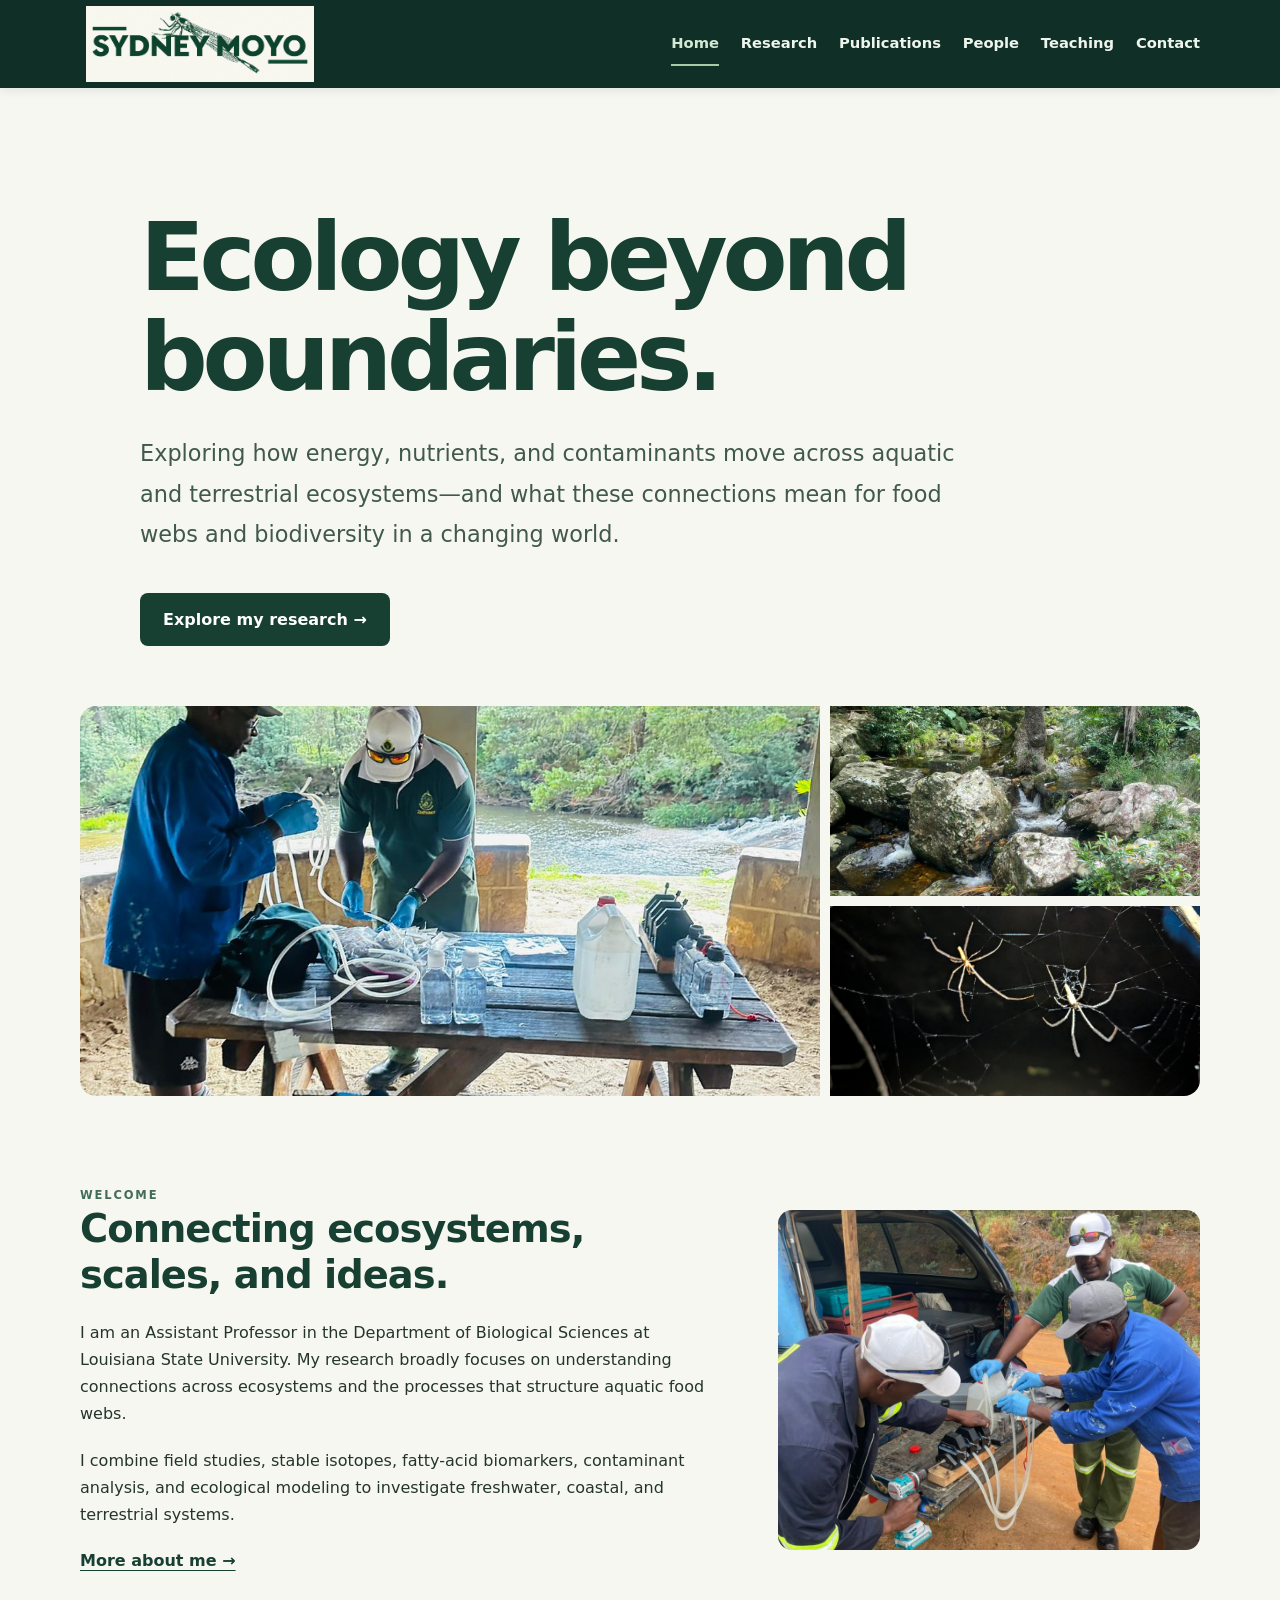
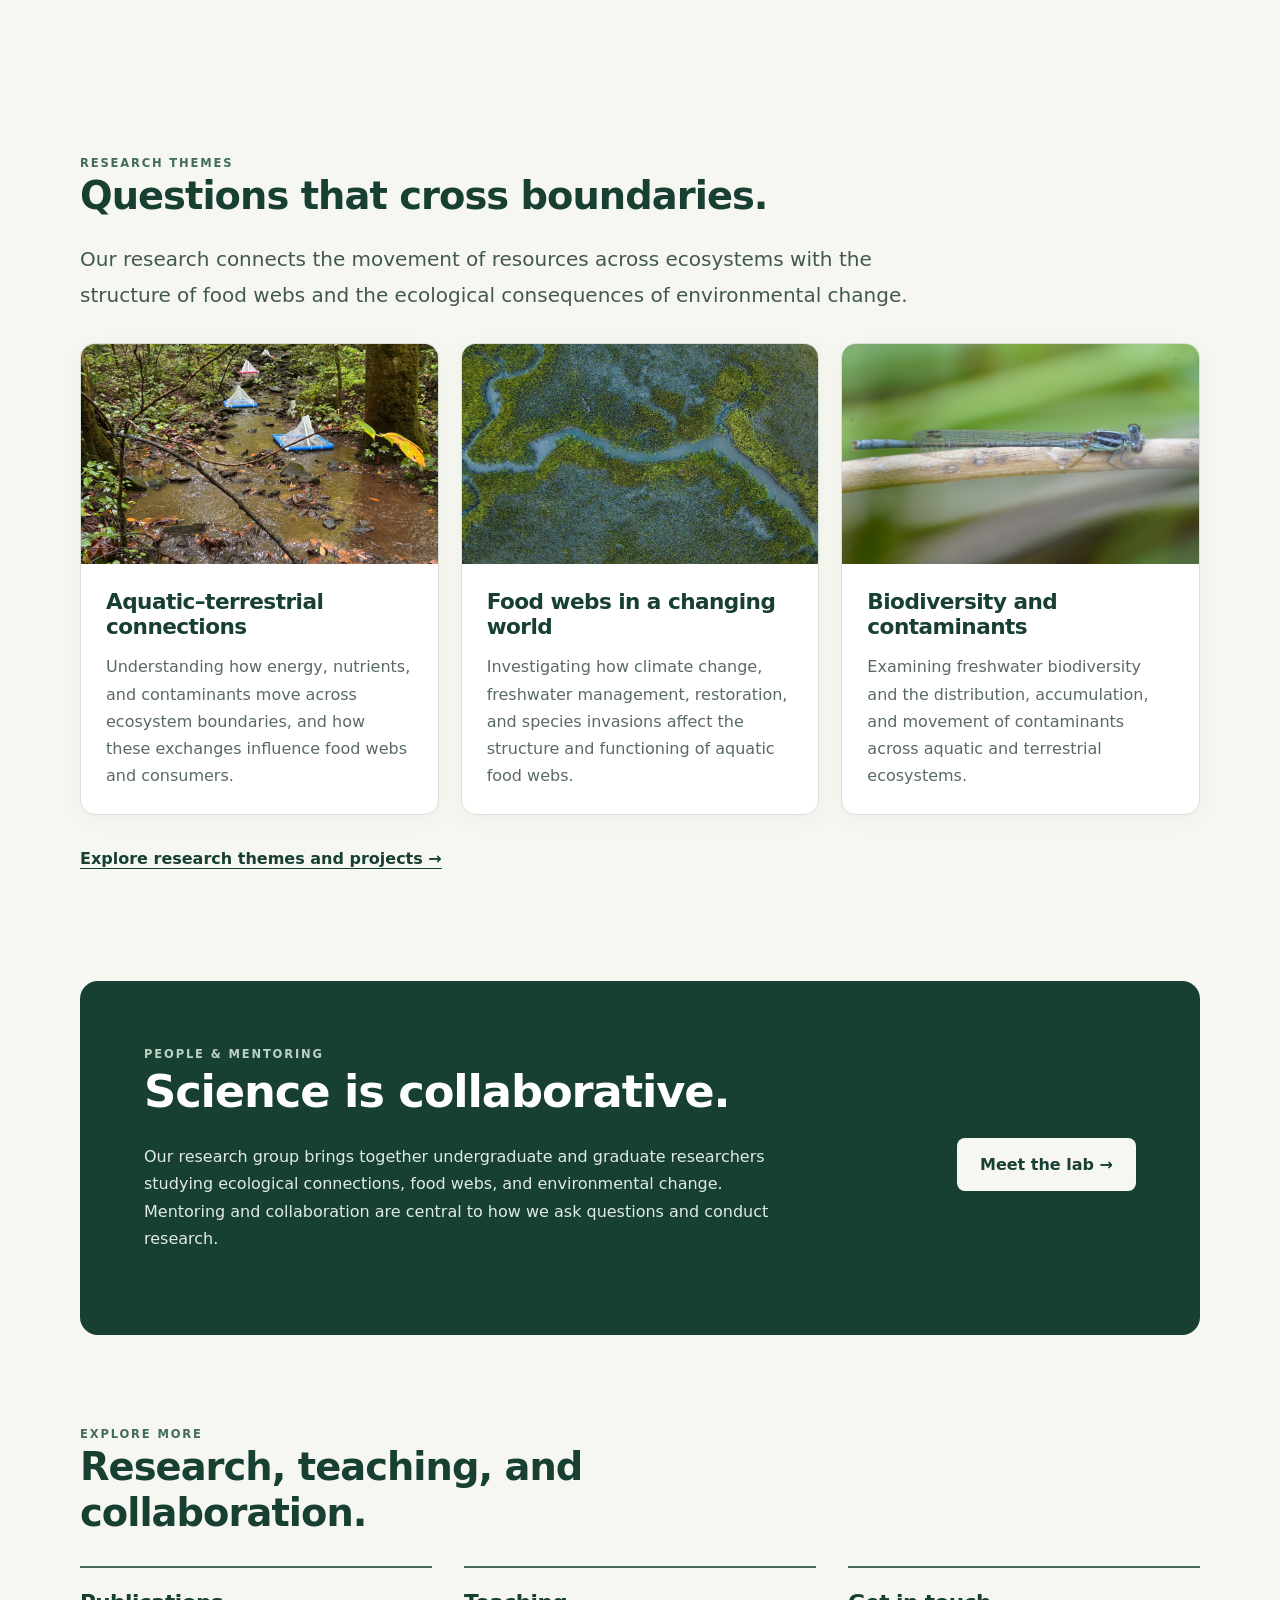
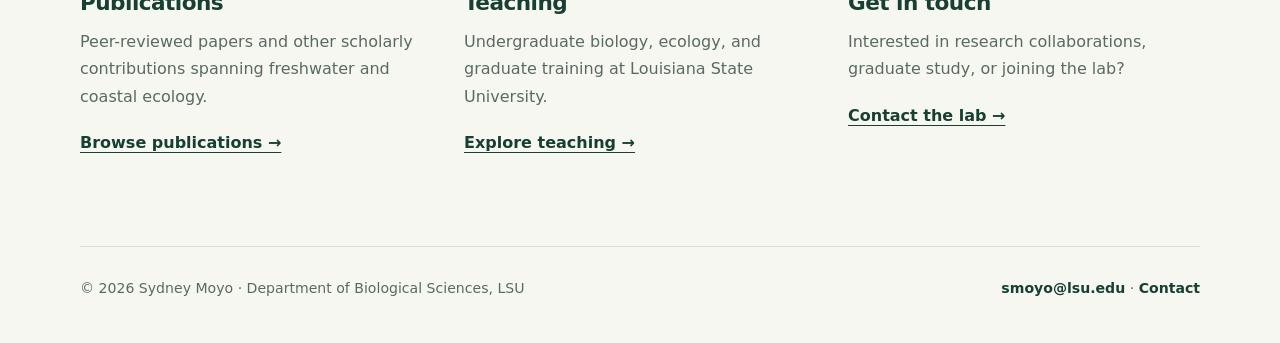
==== commit 47803d59: "Update index.html" ====
--- a/index.html
+++ b/index.html
@@ -102,7 +102,7 @@
           <p>I combine field studies, stable isotopes, fatty-acid biomarkers, contaminant analysis, and ecological modeling to investigate freshwater, coastal, and terrestrial systems.</p>
           <a class="home-text-link" href="sydney-moyo.html">More about me →</a>
         </div>
-        <img src="images/homepage-fieldwork.jpg" alt="Woodland landscape; temporary photograph" loading="lazy">
+        <img src="images/homepage-welcome.jpg" alt="Woodland landscape; temporary photograph" loading="lazy">
       </div>
     </section>
     <section class="home-section wrap" aria-labelledby="home-research-title">
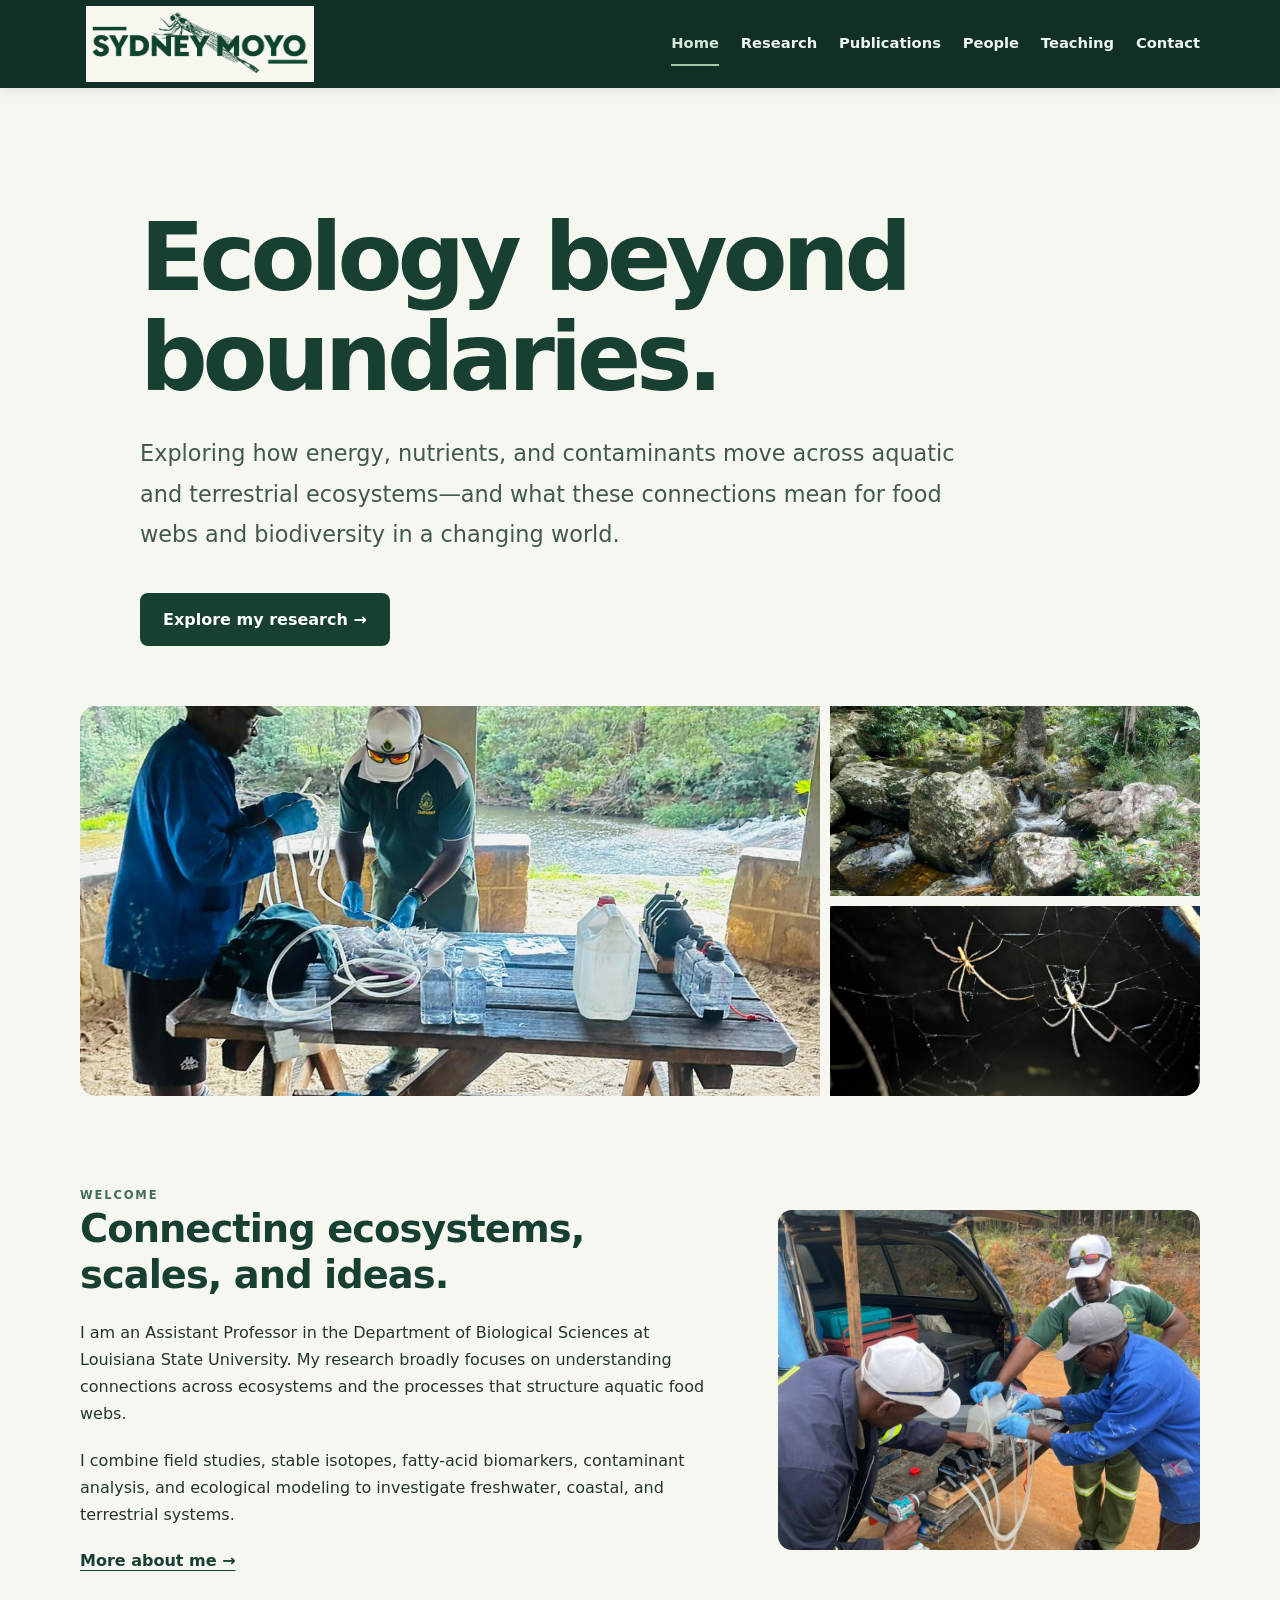
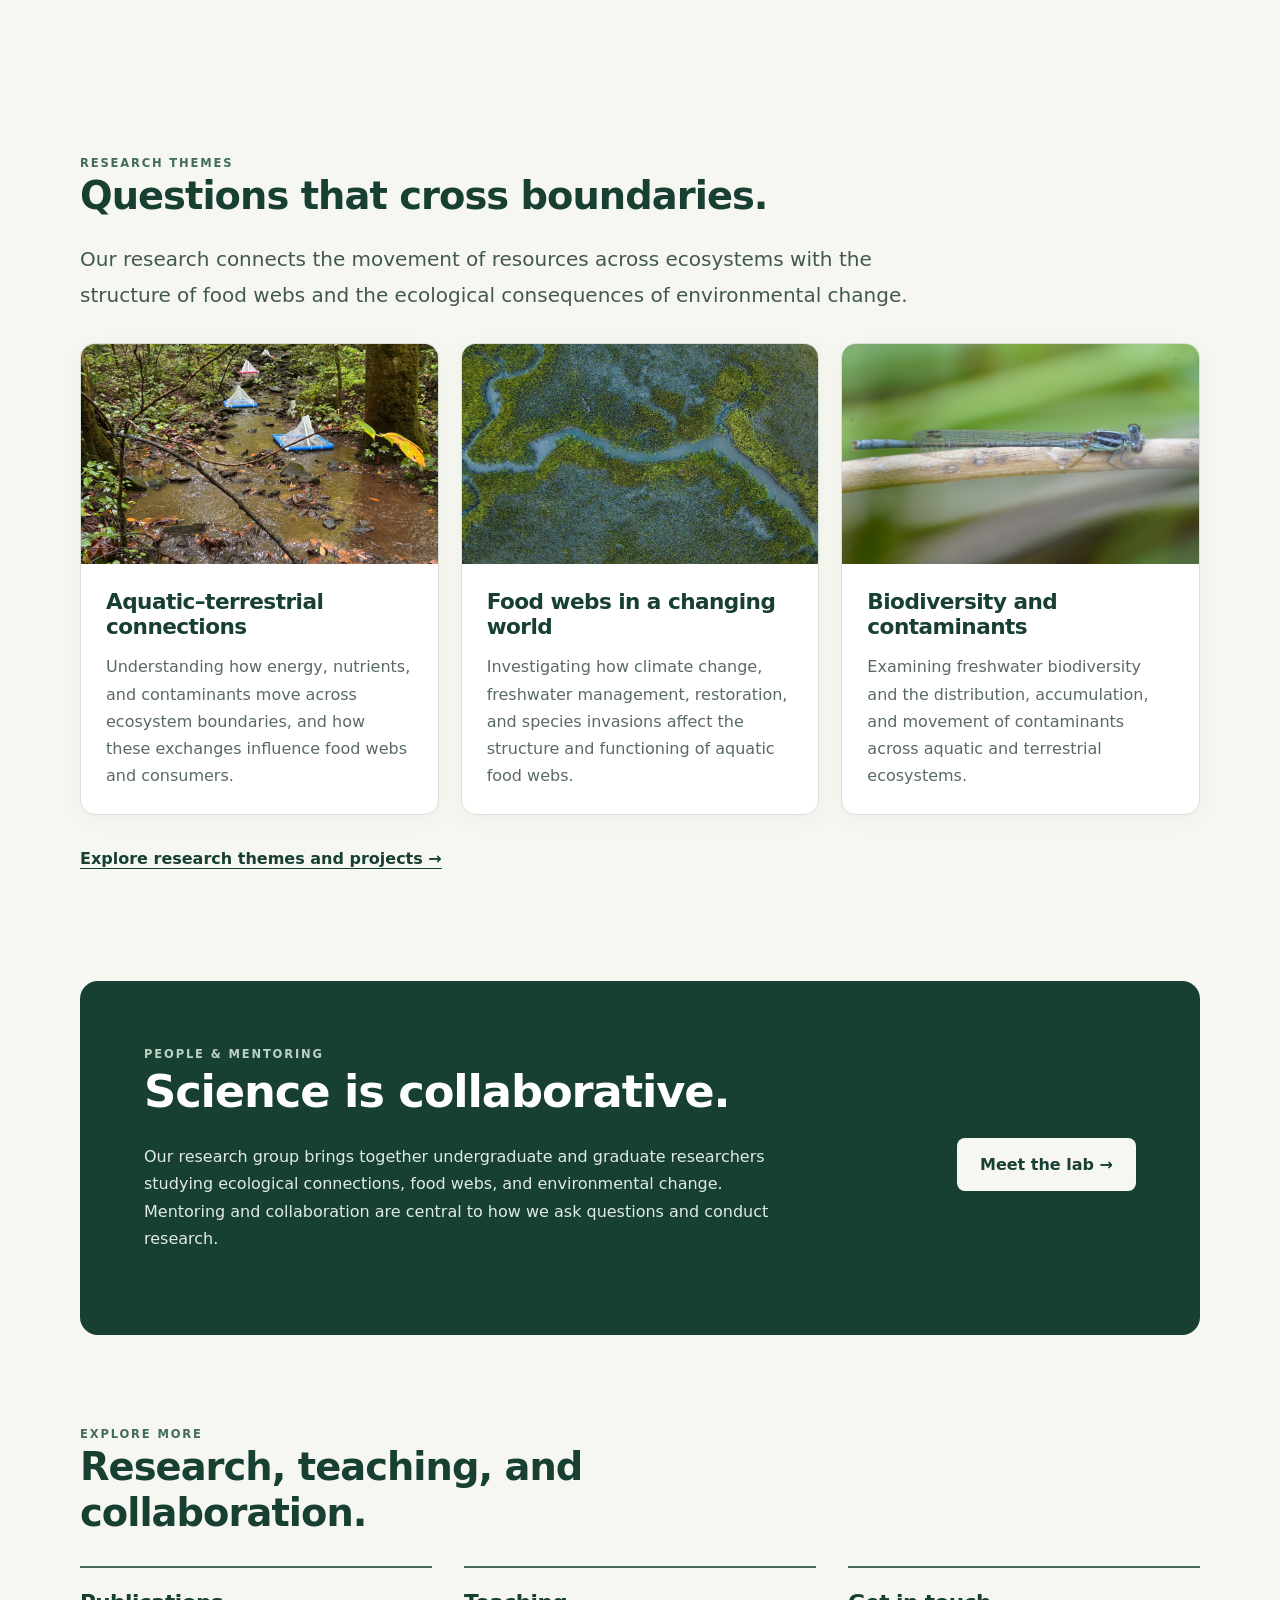
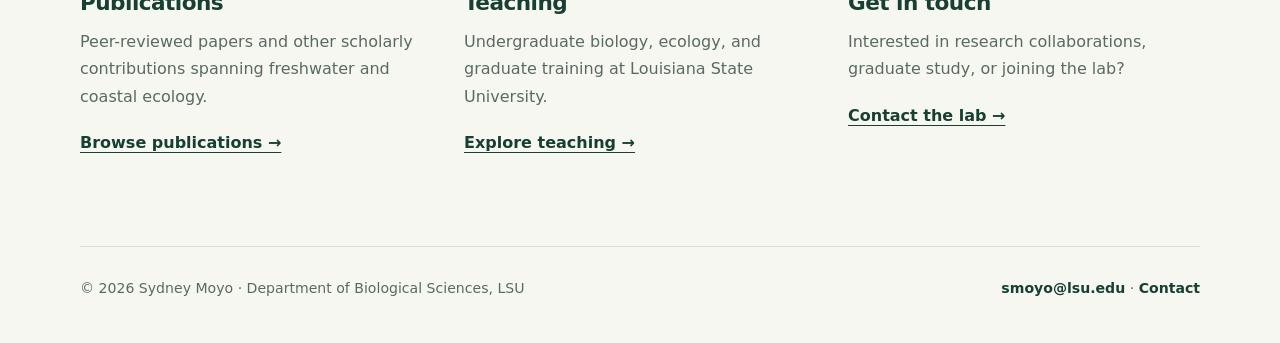
==== commit cbb001e1: "Update index.html" ====
--- a/index.html
+++ b/index.html
@@ -40,7 +40,7 @@
     .home-section h2{max-width:800px}
     .home-intro{display:grid;grid-template-columns:minmax(0,1.2fr) minmax(0,.8fr);gap:clamp(28px,5vw,70px);align-items:center}
     .home-intro p{max-width:700px}
-    .home-intro img{width:100%;height:340px;object-fit:cover;border-radius:14px}
+    .home-intro img{width:100%;height:340px;object-fit:cover;object-position:center 40%;border-radius:14px}
     .home-theme-grid{display:grid;grid-template-columns:repeat(3,minmax(0,1fr));gap:22px;margin-top:30px}
     .home-theme{background:#fff;border:1px solid #d8e1d8;border-radius:15px;overflow:hidden;box-shadow:0 5px 20px #173f320b}
     .home-theme-link{display:block;color:inherit;text-decoration:none;transition:transform .18s ease,box-shadow .18s ease}
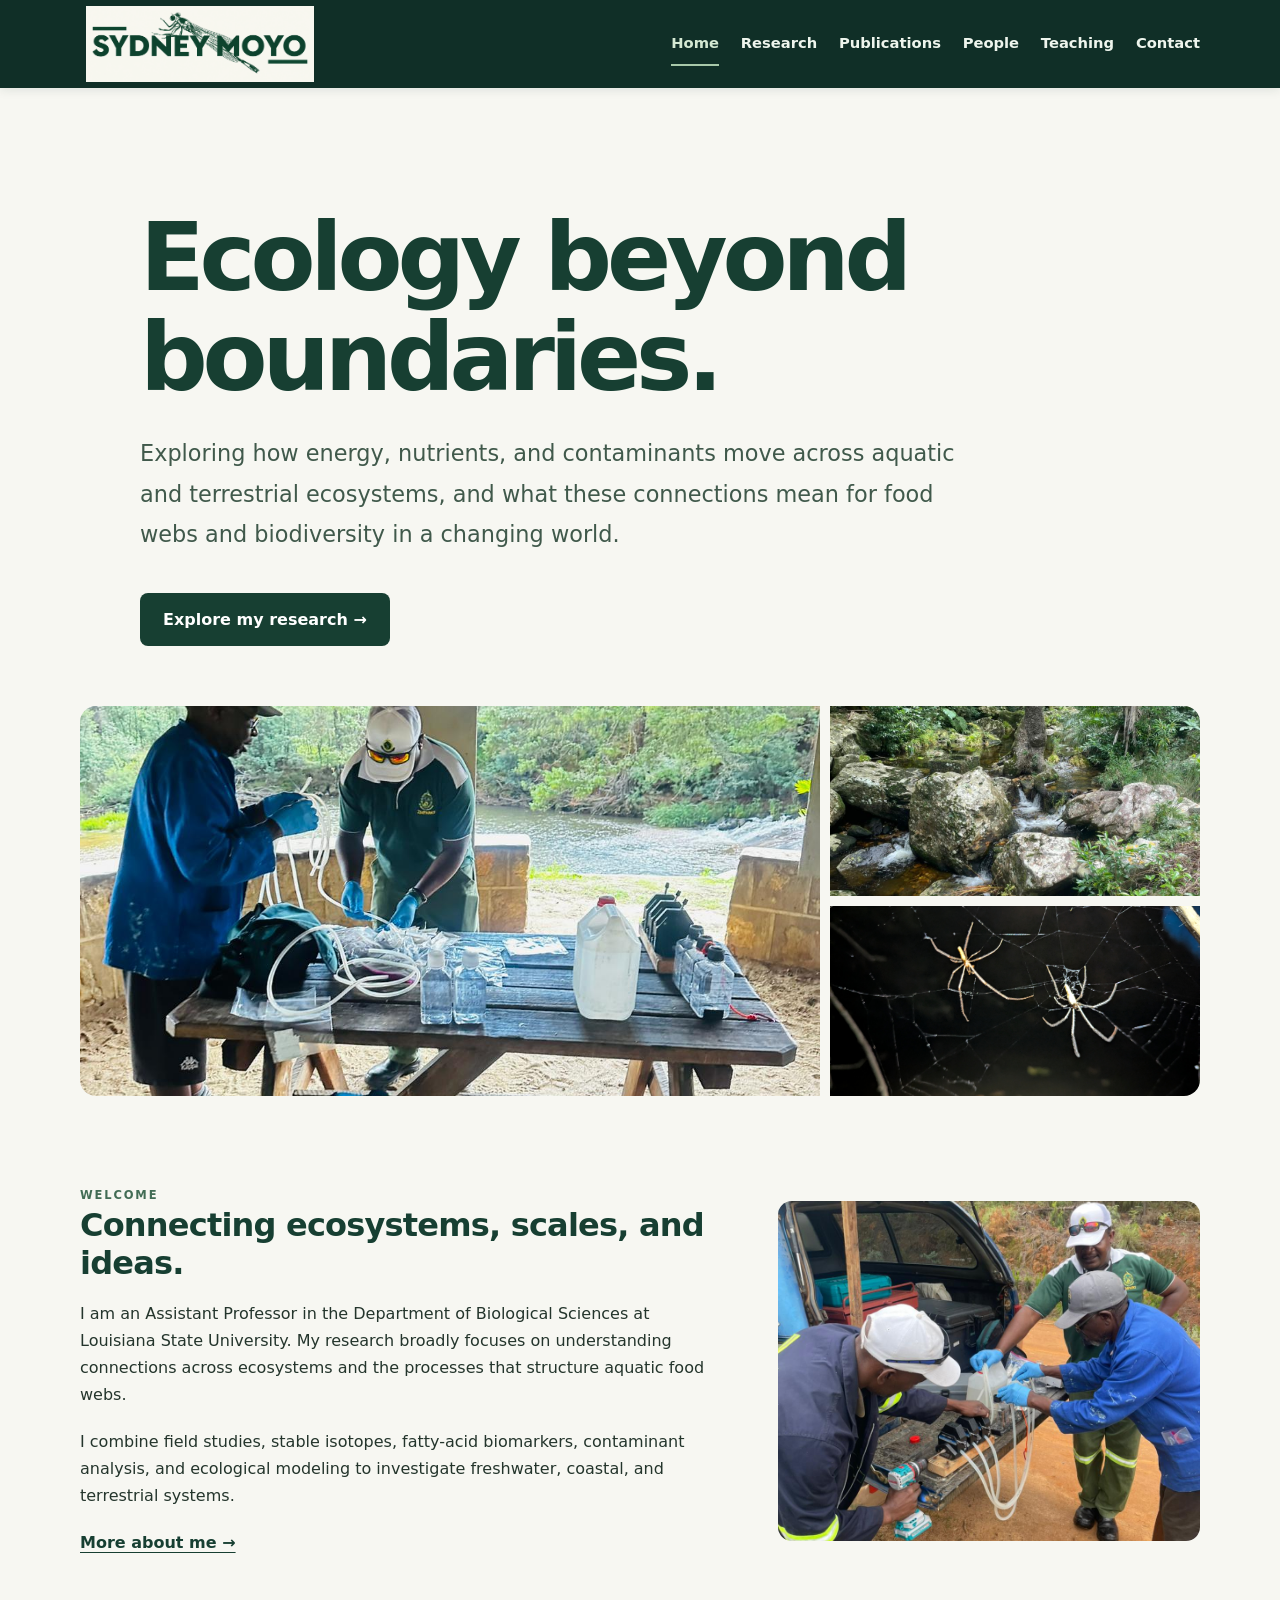
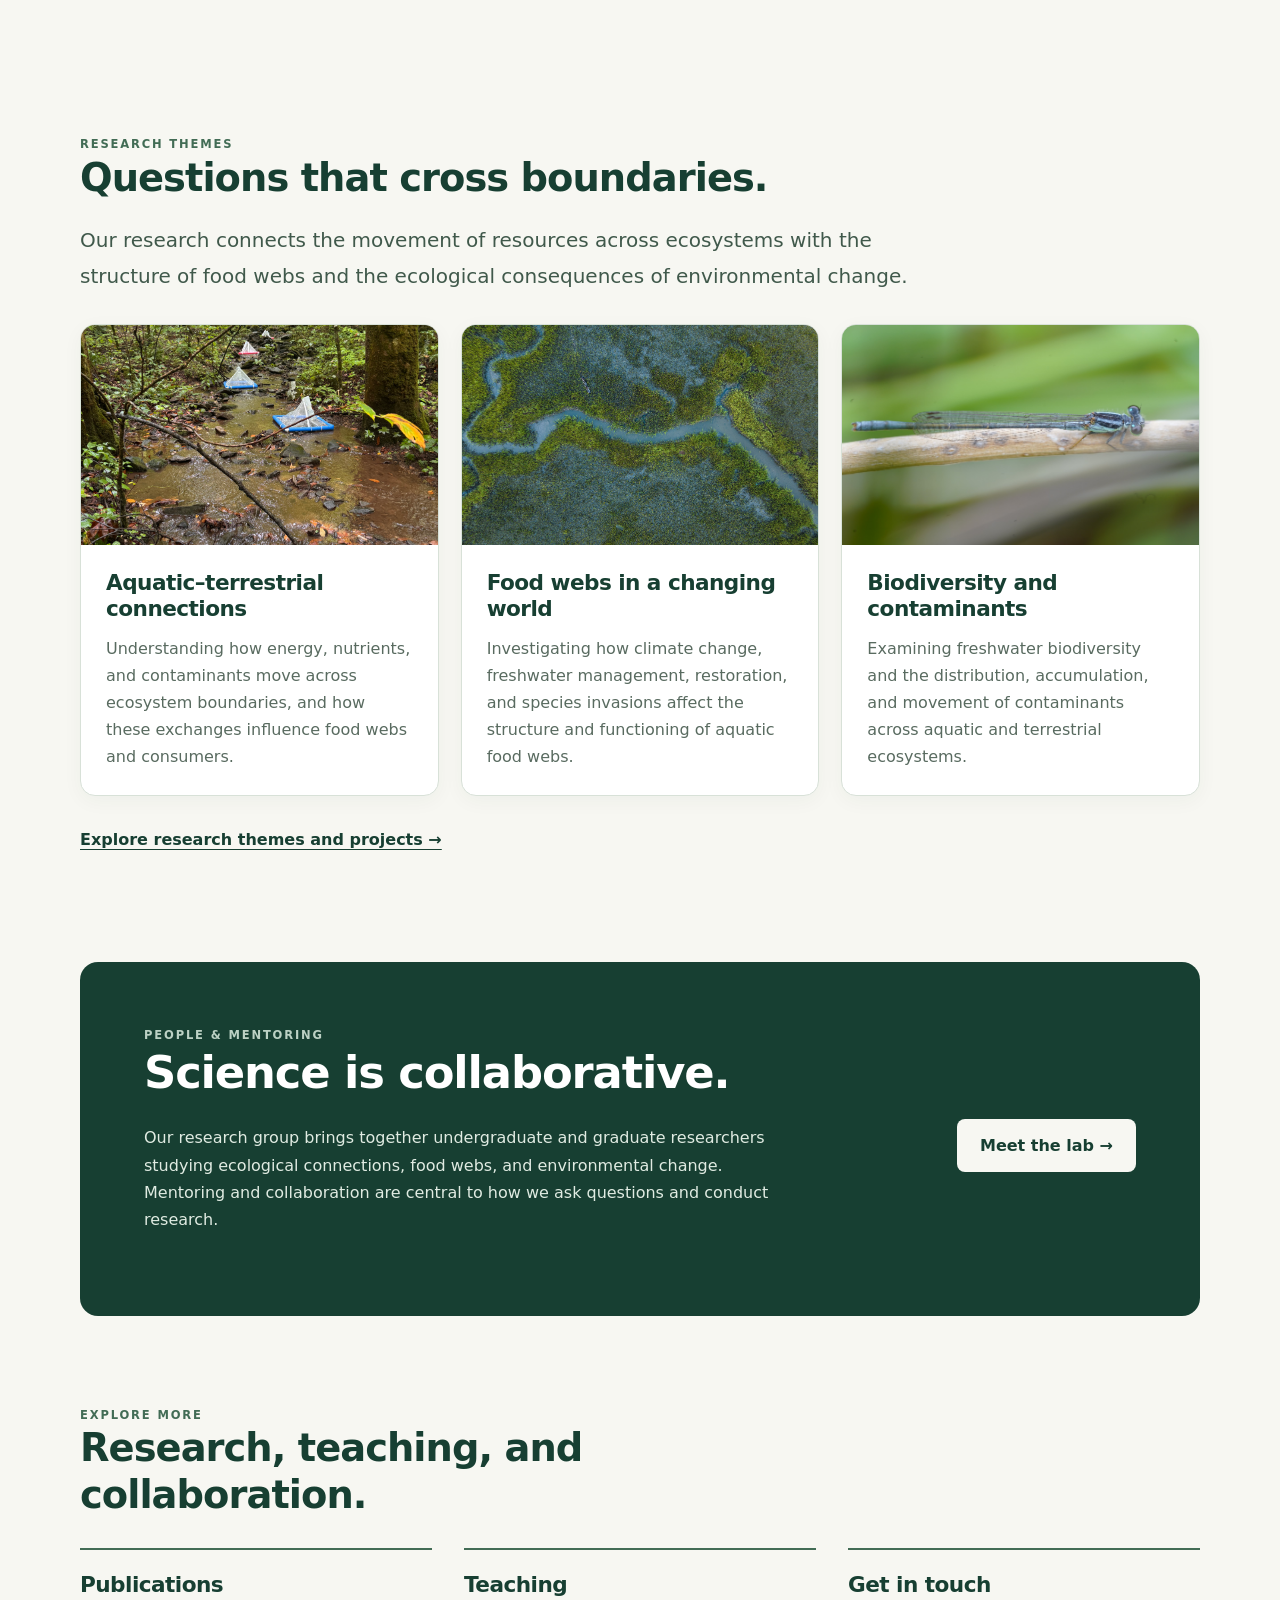
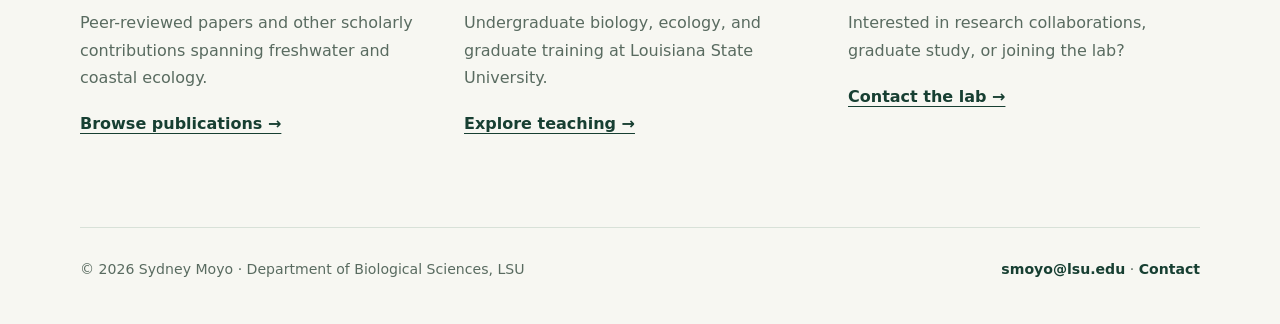
==== commit ba2800ee: "Update index.html" ====
--- a/index.html
+++ b/index.html
@@ -40,7 +40,18 @@
     .home-section h2{max-width:800px}
     .home-intro{display:grid;grid-template-columns:minmax(0,1.2fr) minmax(0,.8fr);gap:clamp(28px,5vw,70px);align-items:center}
     .home-intro p{max-width:700px}
-    .home-intro img{width:100%;height:340px;object-fit:cover;object-position:center 40%;border-radius:14px}
+    .home-intro h2{
+  font-size:clamp(1.6rem,2.5vw,2.2rem);
+  line-height:1.2;
+  letter-spacing:-0.025em;
+}
+    .home-intro img{
+  width:100%;
+  height:340px;
+  object-fit:cover;
+  object-position:left center;
+  border-radius:14px;
+}
     .home-theme-grid{display:grid;grid-template-columns:repeat(3,minmax(0,1fr));gap:22px;margin-top:30px}
     .home-theme{background:#fff;border:1px solid #d8e1d8;border-radius:15px;overflow:hidden;box-shadow:0 5px 20px #173f320b}
     .home-theme-link{display:block;color:inherit;text-decoration:none;transition:transform .18s ease,box-shadow .18s ease}
@@ -83,7 +94,7 @@
   <main>
     <section class="wrap home-hero">
       <h1>Ecology beyond boundaries.</h1>
-      <p class="lead">Exploring how energy, nutrients, and contaminants move across aquatic and terrestrial ecosystems—and what these connections mean for food webs and biodiversity in a changing world.</p>
+      <p class="lead">Exploring how energy, nutrients, and contaminants move across aquatic and terrestrial ecosystems, and what these connections mean for food webs and biodiversity in a changing world.</p>
       <a class="home-button" href="research.html">Explore my research →</a>
     </section>
     <div class="wrap">
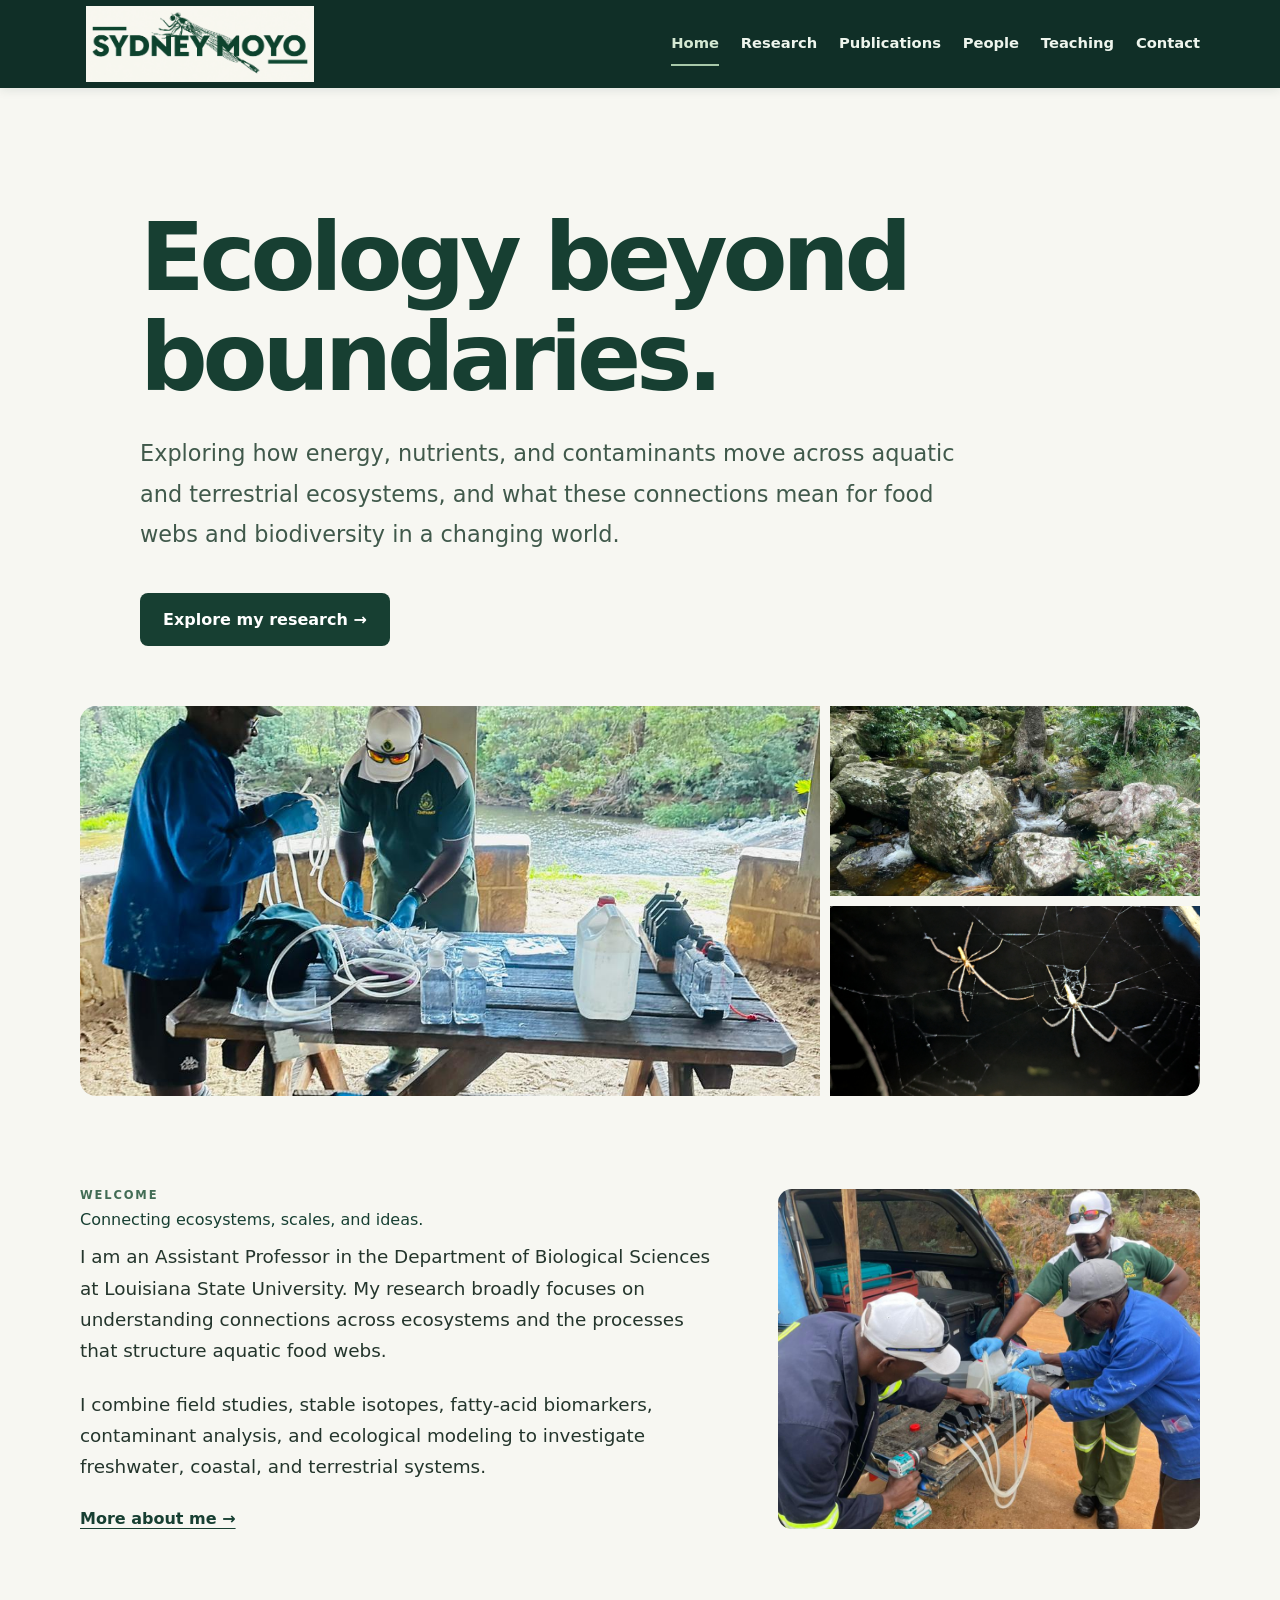
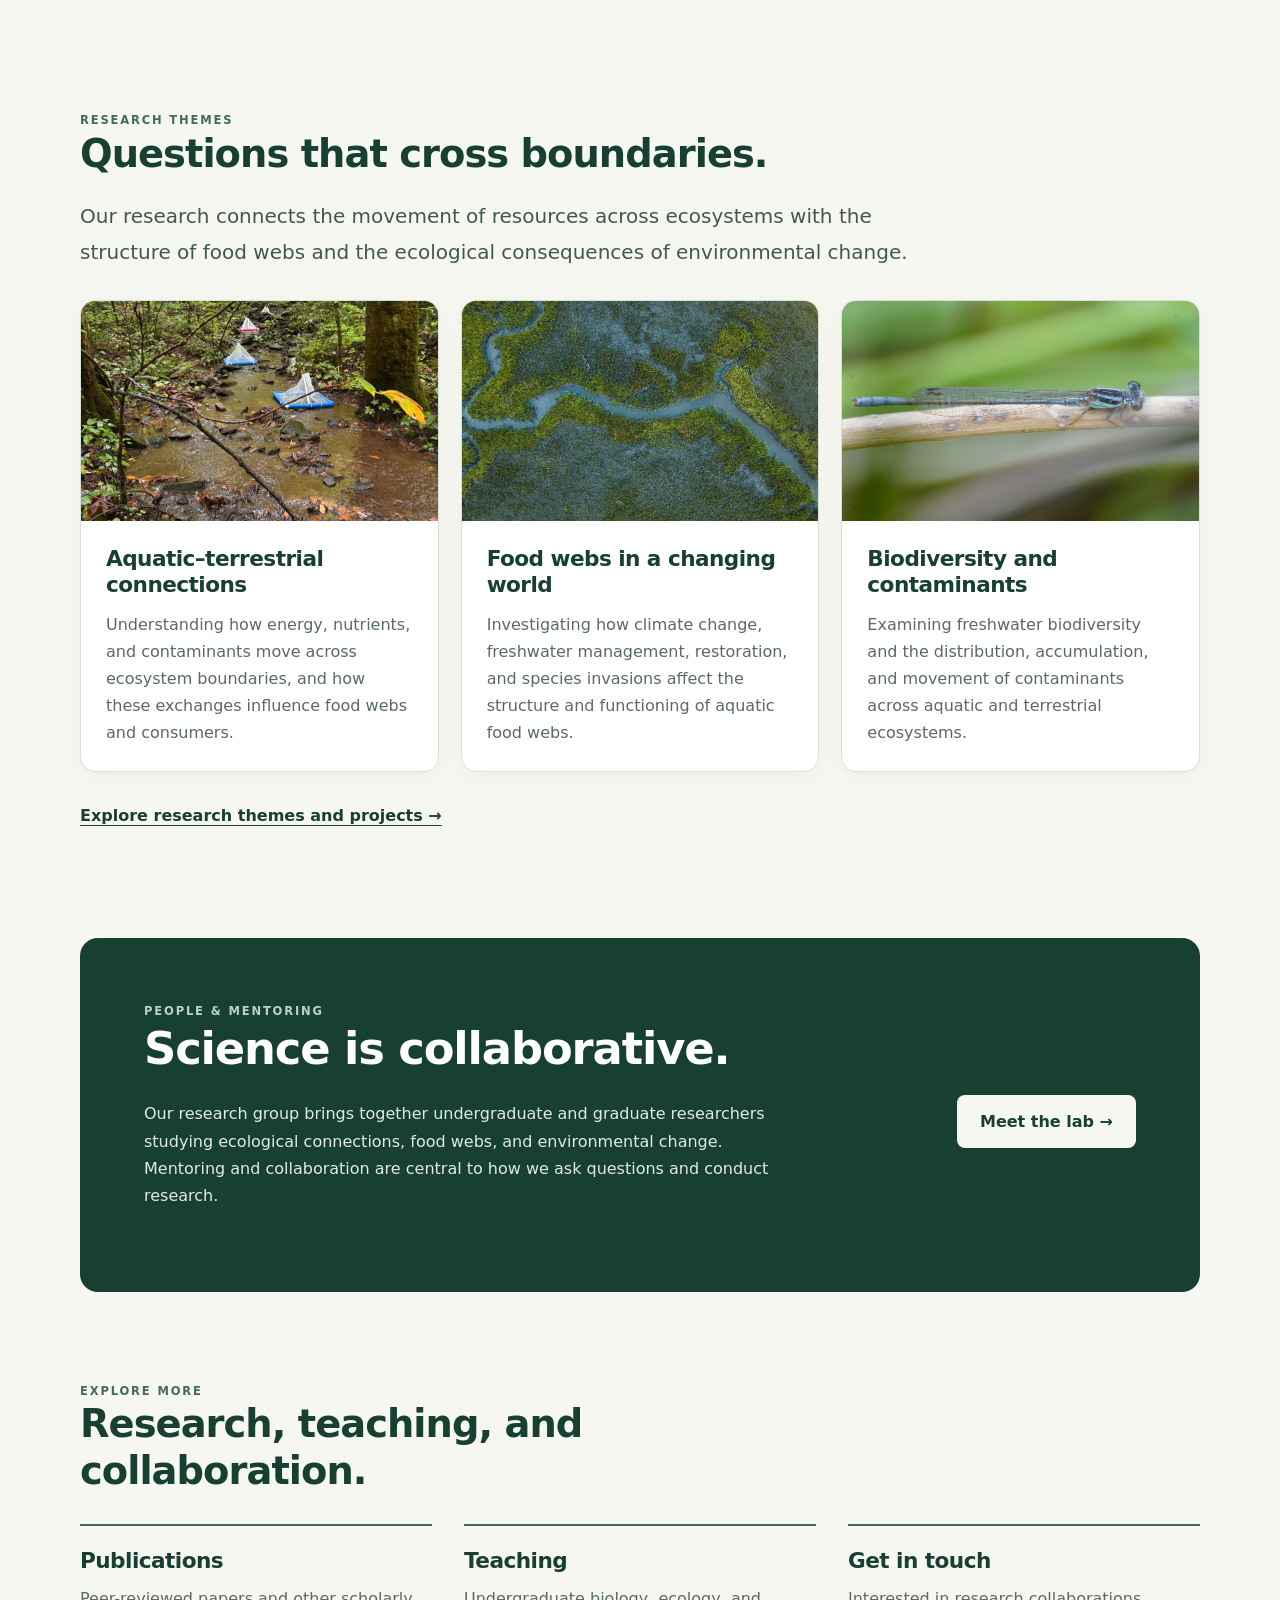
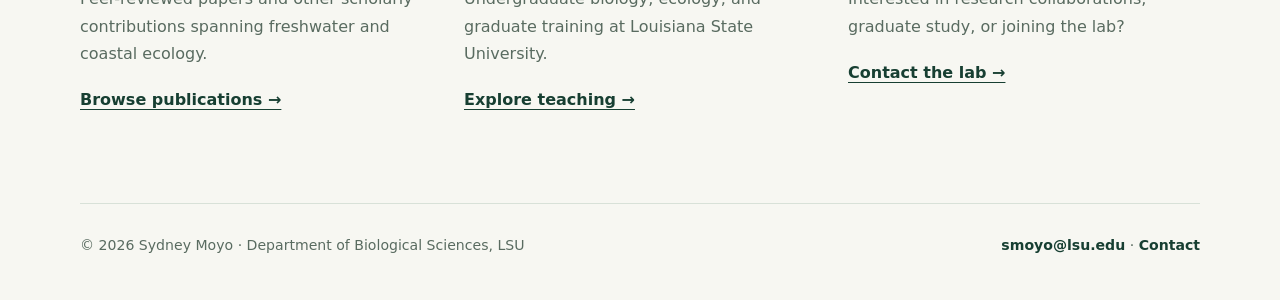
==== commit 0883f20f: "Update index.html" ====
--- a/index.html
+++ b/index.html
@@ -45,6 +45,19 @@
   line-height:1.2;
   letter-spacing:-0.025em;
 }
+.home-intro h2 {
+  font-size: 1rem;
+  font-weight: 400;
+  line-height: 1.7;
+  letter-spacing: normal;
+}
+
+.home-intro p {
+  font-size: 1.15rem;
+  line-height: 1.7;
+  max-width: 700px;
+}
+    
     .home-intro img{
   width:100%;
   height:340px;
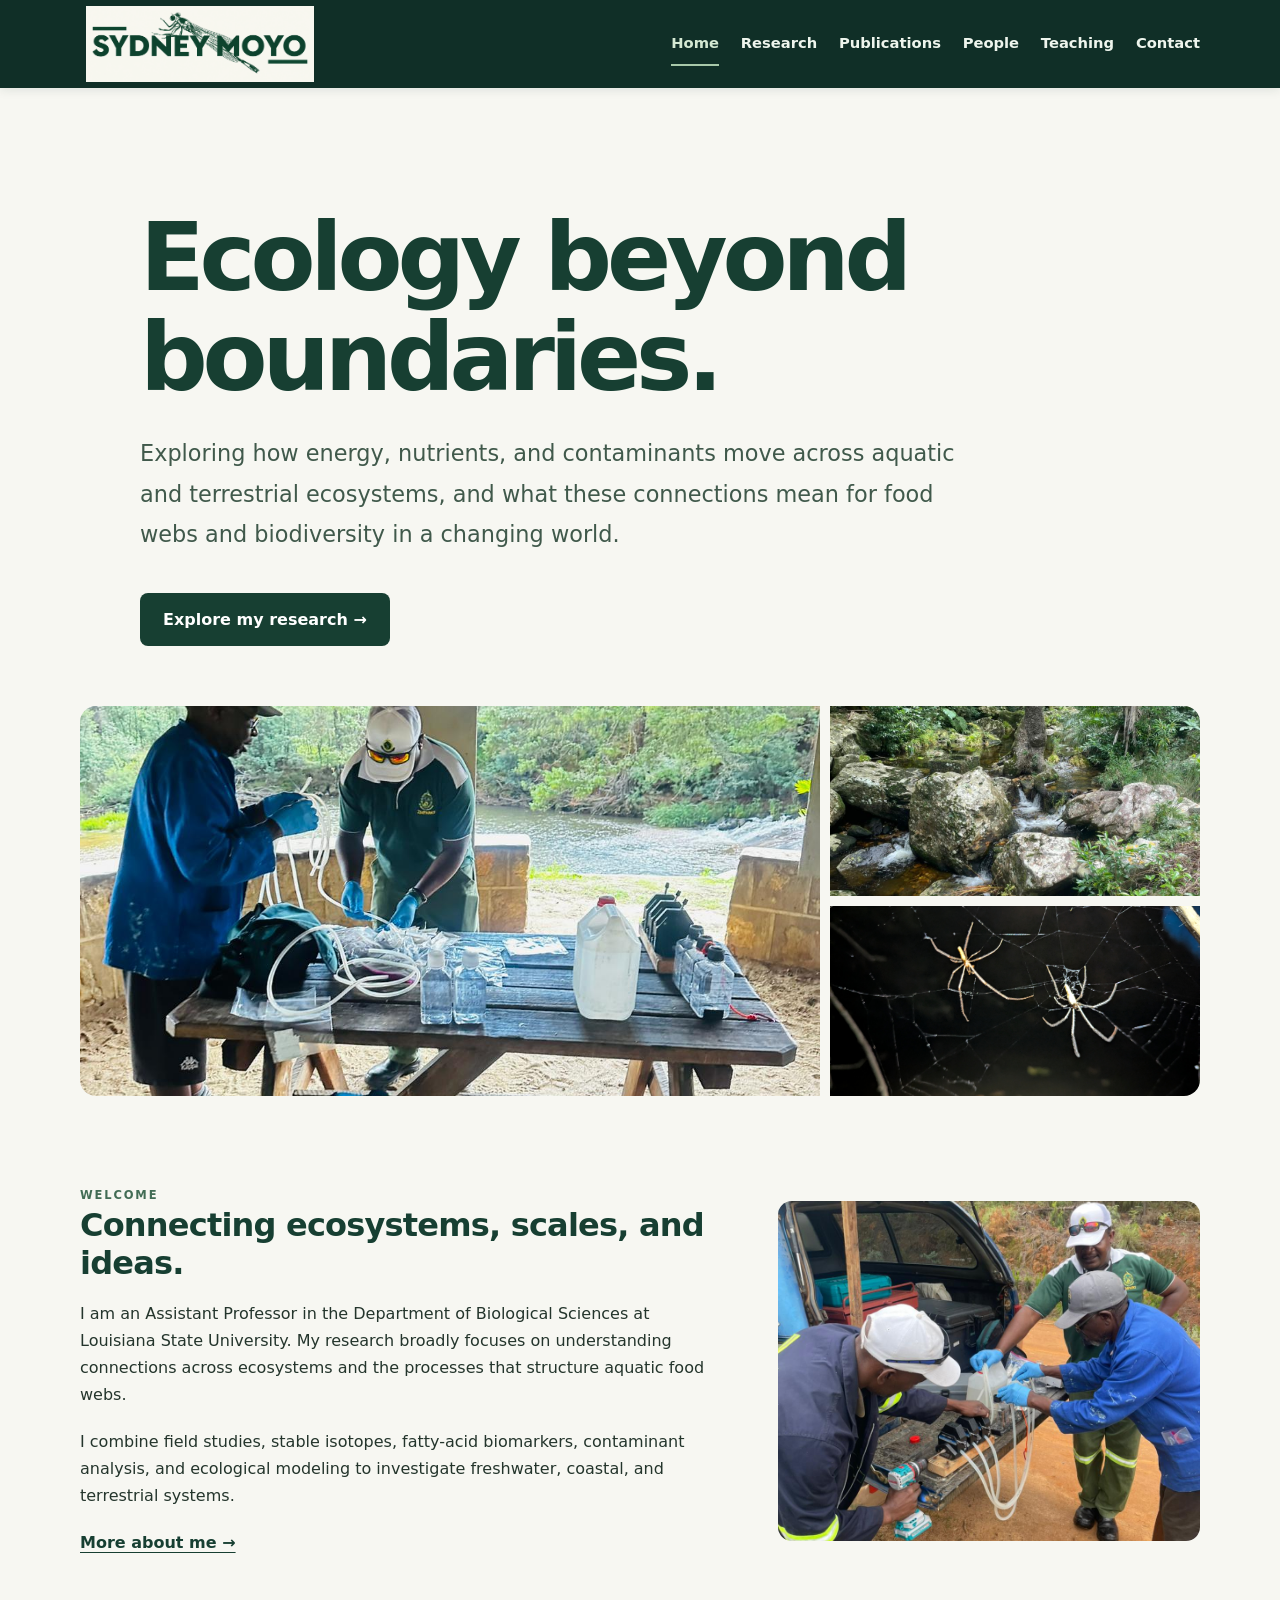
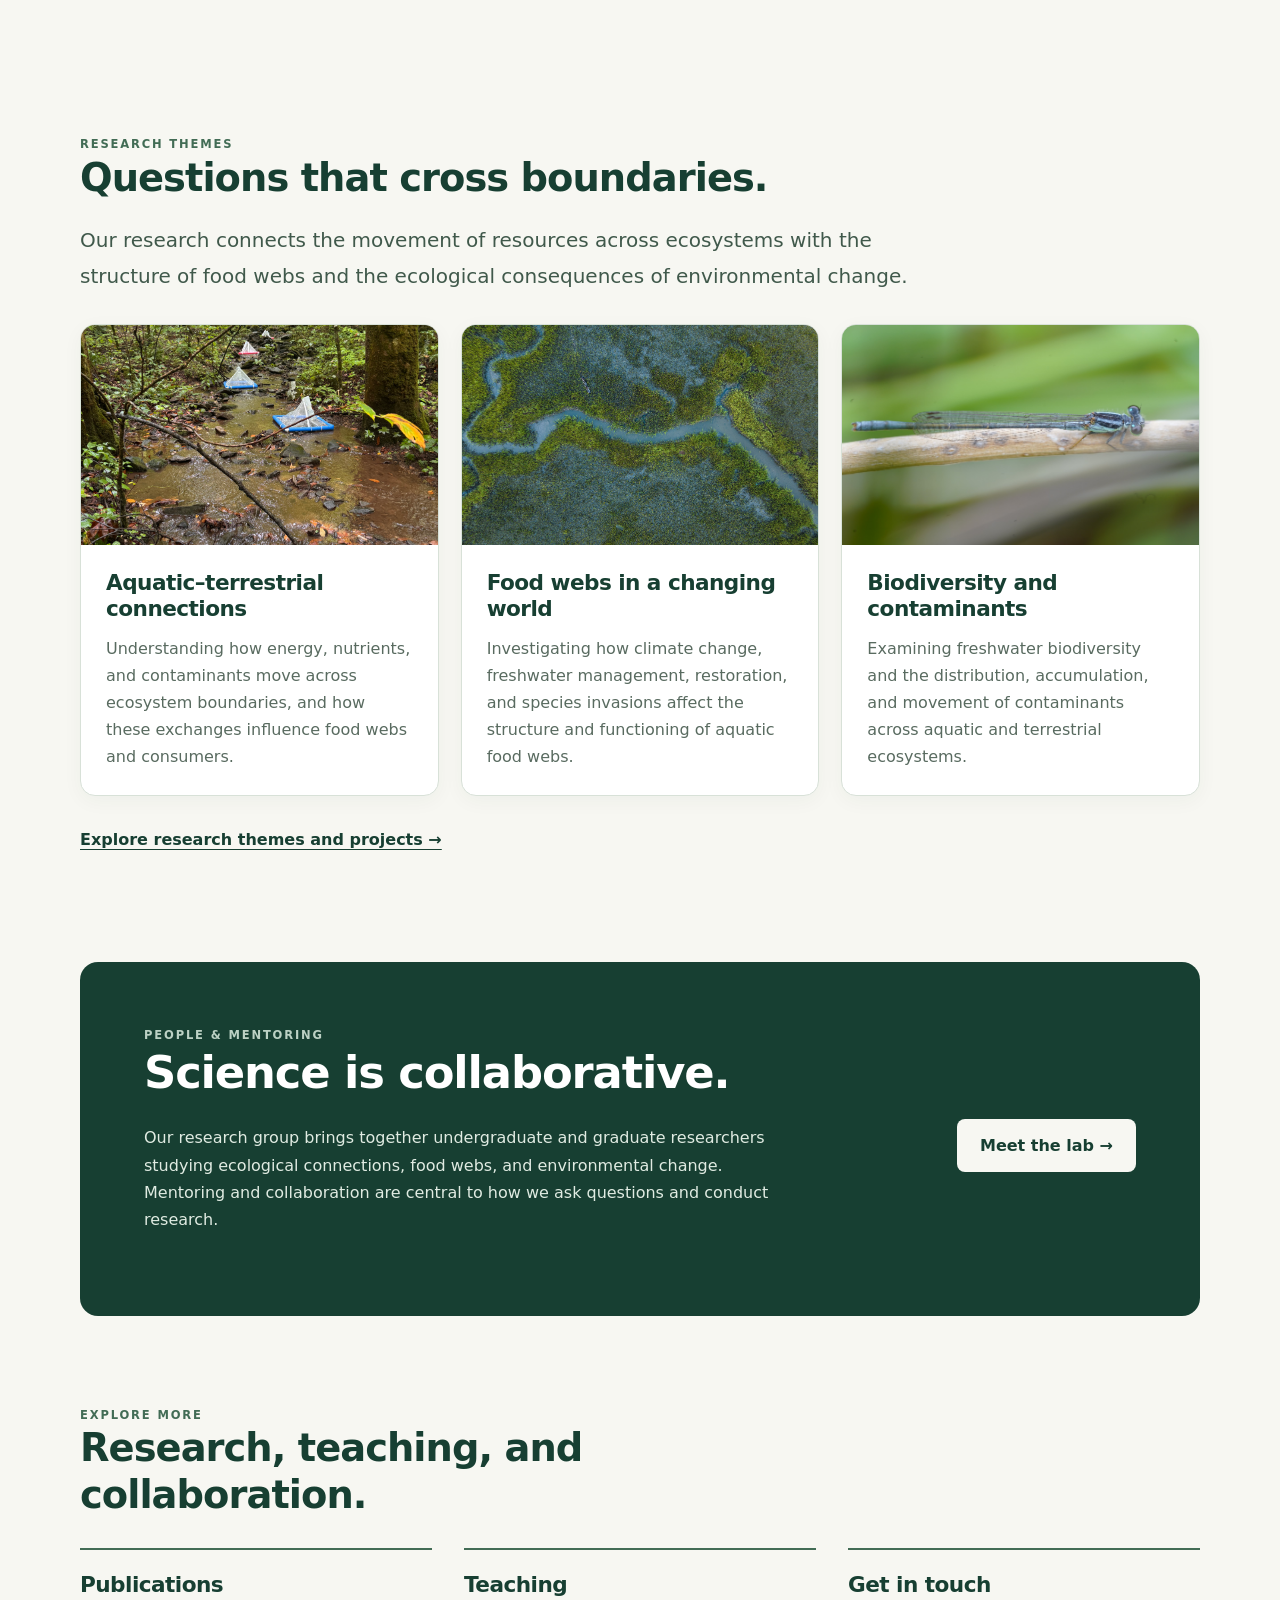
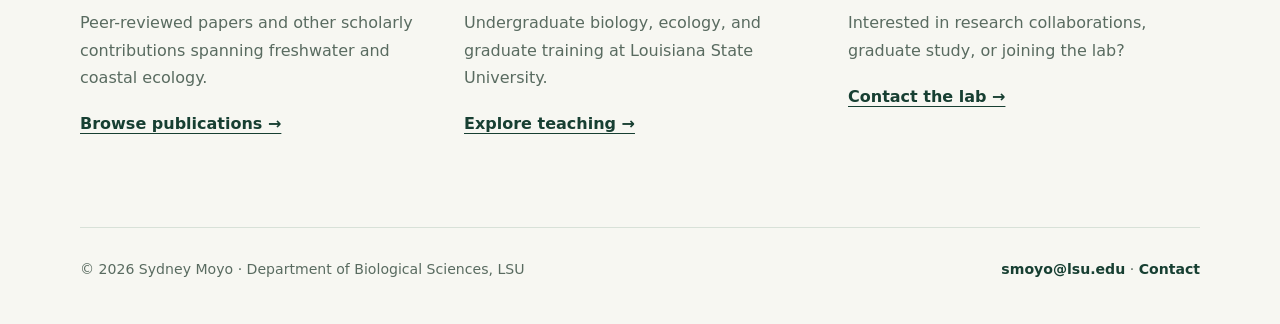
==== commit d972834a: "Update index.html" ====
--- a/index.html
+++ b/index.html
@@ -44,20 +44,7 @@
   font-size:clamp(1.6rem,2.5vw,2.2rem);
   line-height:1.2;
   letter-spacing:-0.025em;
-}
-.home-intro h2 {
-  font-size: 1rem;
-  font-weight: 400;
-  line-height: 1.7;
-  letter-spacing: normal;
-}
-
-.home-intro p {
-  font-size: 1.15rem;
-  line-height: 1.7;
-  max-width: 700px;
-}
-    
+} 
     .home-intro img{
   width:100%;
   height:340px;
